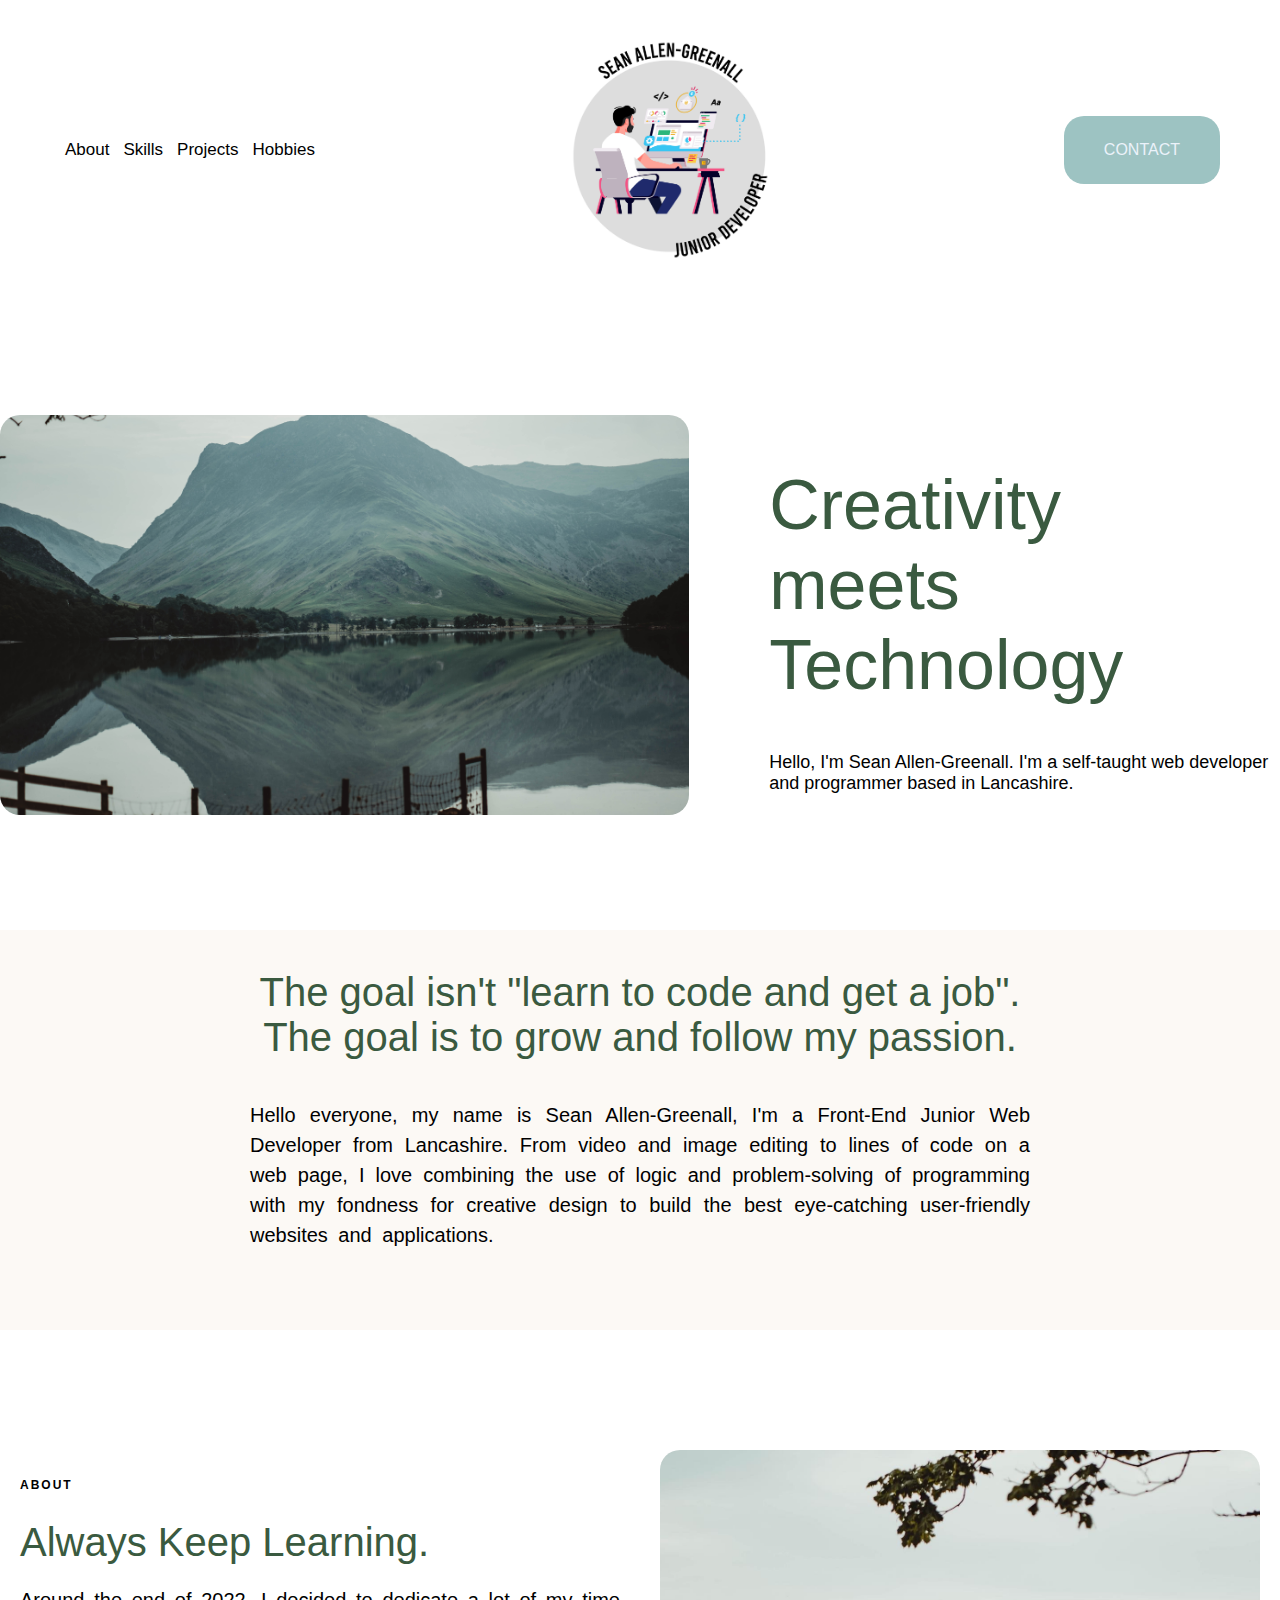
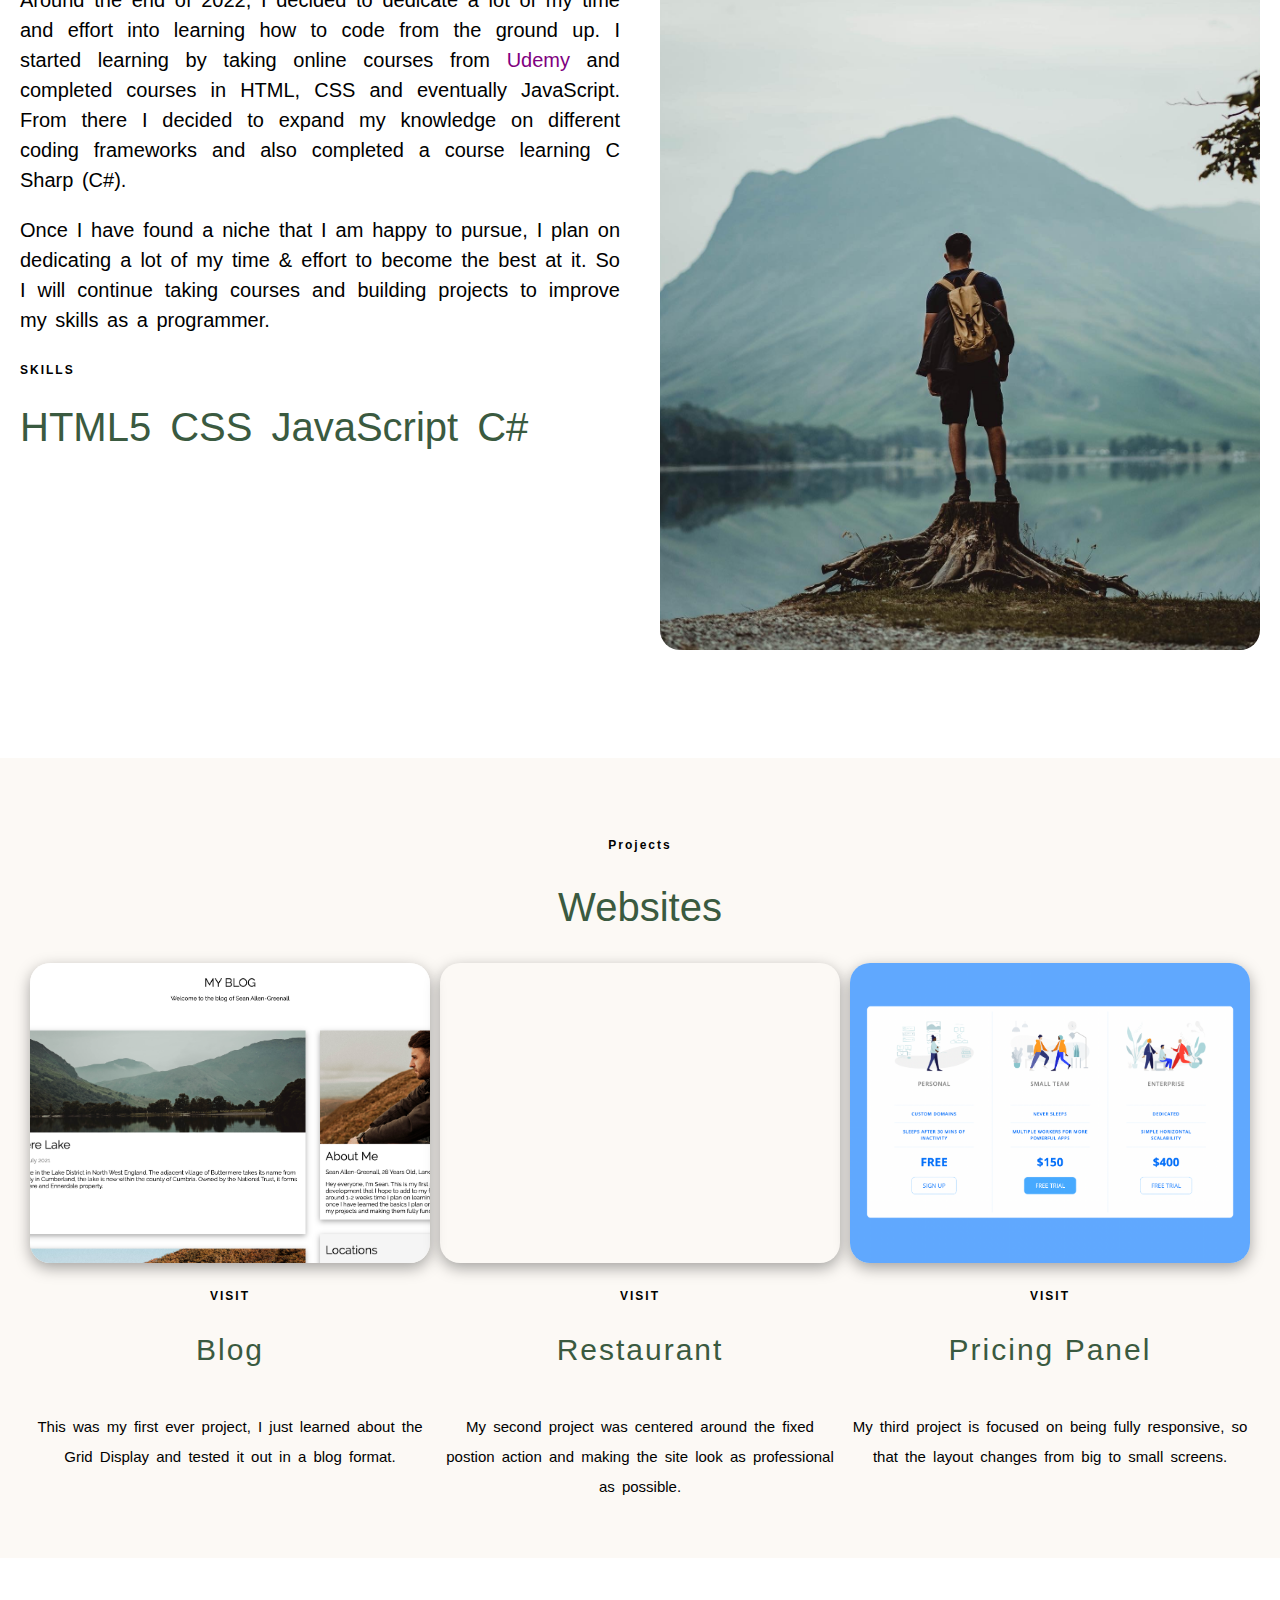
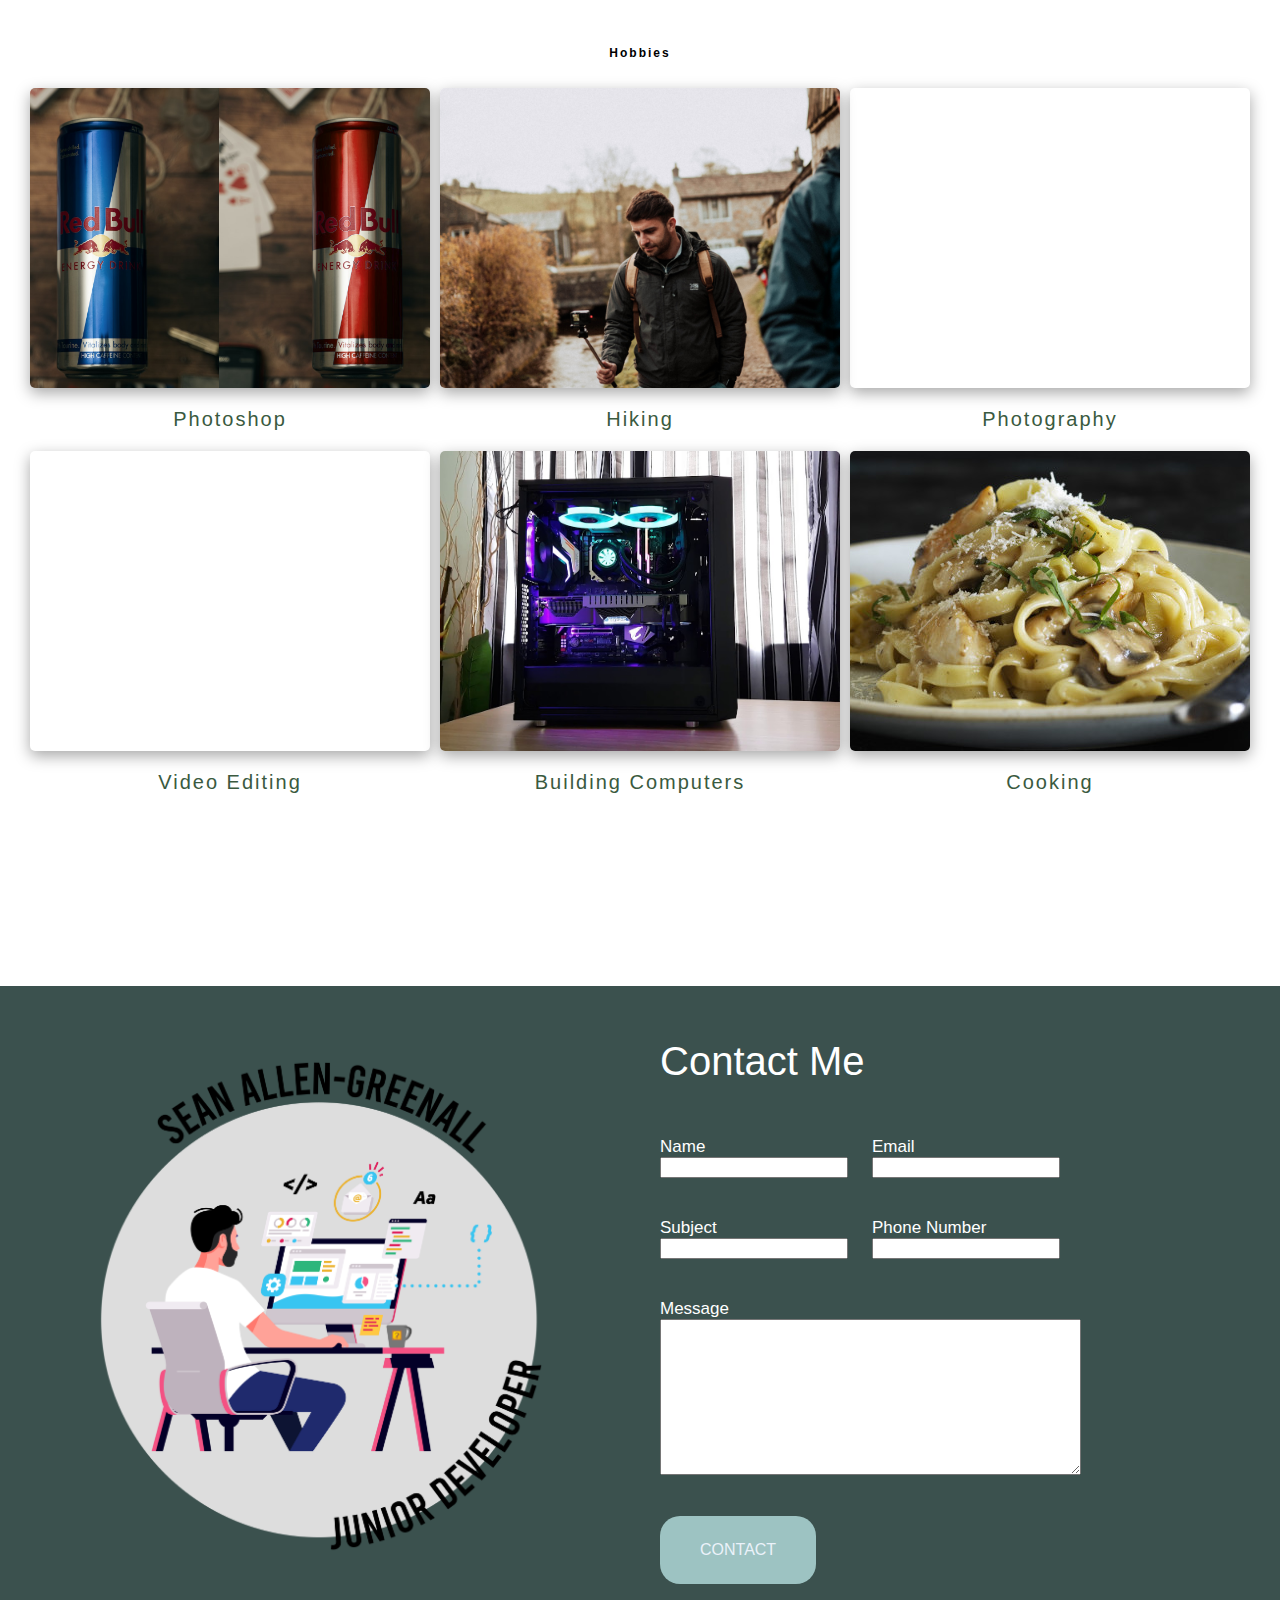
==== index.html @ 5d3db337 "Add files via upload" ====
<!DOCTYPE html>
<html lang="en">

<head>
    <meta charset="UTF-8">
    <meta http-equiv="X-UA-Compatible" content="IE=edge">
    <meta name="viewport" content="width=device-width, initial-scale=1.0">
    <title>Portfolio</title>
    <link rel="stylesheet" href="stylesheet.css">
</head>

<body>
    <nav>
        <div class="navbar_left">
            <ul>
                <li class="animation"><a href="#about">About</a></li>
                <li class="animation"><a href="#about">Skills</a></li>
                <li class="animation"><a href="#projects">Projects</a></li>
                <li class="animation"><a href="#hobbies">Hobbies</a></li>
            </ul>
        </div>

        <div class="logo"></div>

        <div class="contact_button">
            <a href="#contact">CONTACT</a>
        </div>

    </nav>

    <header class="intro">
        <div class="headshot"></div>
        <div class="name">
            <h1>Creativity <br> meets <br> Technology</h1>
            <p>Hello, I'm Sean Allen-Greenall. I'm a self-taught web developer and programmer based in Lancashire.</p>
        </div>
    </header>

    <main>
        <section class="about_me">
            <h2>The goal isn't "learn to code and get a job". The goal is to grow and follow my passion.</h2>
            <p>Hello everyone, my name is Sean Allen-Greenall, I'm a Front-End Junior Web Developer from Lancashire.
                From video and image editing to lines of code on a web page, I love combining the use of logic and
                problem-solving of programming with my fondness for creative design to build the best eye-catching
                user-friendly
                websites and applications.
            </p>
        </section>

        <section class="skill_container">
            <a id="about"></a>
            <div class="skills">

                <h6>ABOUT</h6>
                <h2>Always Keep Learning.</h2>

                <p>Around the end of 2022, I decided to dedicate a lot of my time and effort into learning how to code
                    from the ground up.
                    I started learning by taking online courses from <span style="color: purple;">Udemy</span> and
                    completed
                    courses in HTML, CSS and
                    eventually JavaScript. From there
                    I decided to expand my knowledge on different coding frameworks and also completed a course learning
                    C Sharp (C#).
                </p>

                <p>Once I have found a niche that I am happy to pursue, I plan on dedicating a lot of my time & effort
                    to become the best at it. So I will continue taking courses and building projects to improve my
                    skills as a programmer.</p>

                <h6>SKILLS</h6>
                <h2>HTML5</h2>
                <h2>CSS</h2>
                <h2>JavaScript</h2>
                <h2>C#</h2>

            </div>
            <div class="photo">

            </div>
        </section>

        <section class="projects_container">
            <a id="projects"></a>
            <h6>Projects</h6>
            <h2>Websites</h2>
            <div class="projects">

                <div class="blog">
                    <div class="blog_image"></div>
                    <h4>VISIT</h4>
                    <a href="Projects/Blog Project/index.html">
                        <h3 class="animation">Blog</h3>
                    </a>
                    <p>This was my first ever project, I just learned about the Grid Display and tested it out in a
                        blog format.</p>
                </div>

                <div class="gourmet">
                    <div class="gourmet_image"></div>
                    <h4>VISIT</h4>
                    <a href="Projects/Gourmet Project/index.html">
                        <h3 class="animation">Restaurant</h3>
                    </a>
                    <p>My second project was centered around the fixed postion action and making the site look as
                        professional as possible.</p>
                </div>

                <div class="pricing">
                    <div class="pricing_image"></div>
                    <h4>VISIT</h4>
                    <a href="Projects/PricingPanel/PriceTableStarter/index.html">
                        <h3 class="animation">Pricing Panel</h3>
                    </a>
                    <p>My third project is focused on being fully responsive, so that the layout changes from big to
                        small screens.</p>
                </div>

            </div>
        </section>

        <section class="hobbies_container">
            <a id="hobbies"></a>
            <h6>Hobbies</h6>
            <div class="hobbies">
                <div class="hobbie_box">
                    <div class="design"></div>
                    <h3>Photoshop</h3>
                    <p></p>
                </div>

                <div class="hobbie_box">
                    <div class="hiking"></div>
                    <h3>Hiking</h3>
                    <p></p>
                </div>

                <div class="hobbie_box">
                    <div class="photography"></div>
                    <h3>Photography</h3>
                    <p></p>
                </div>

                <div class="hobbie_box">
                    <div class="video"></div>
                    <h3>Video Editing</h3>
                    <p></p>
                </div>

                <div class="hobbie_box">
                    <div class="PC"></div>
                    <h3>Building Computers</h3>
                    <p></p>
                </div>

                <div class="hobbie_box">
                    <div class="cooking"></div>
                    <h3>Cooking</h3>
                    <p></p>
                </div>
            </div>

        </section>

    </main>
    <footer>
        <section class="contact_container">

            <div class="contact_left"></div>

            <div class="contact_right">
                <a id="contact"></a>
                <h2>Contact Me</h2>
                <form action="" id="message_form">

                    <ul>
                        <li>
                            <label for="name">Name</label>
                            <input type="text" id="name">
                        </li>

                        <li>
                            <label for="email">Email</label>
                            <input type="email" id="email">
                        </li>

                        <li>
                            <label for="subject">Subject</label>
                            <input type="text" id="subject">
                        </li>

                        <li>
                            <label for="number">Phone Number</label>
                            <input type="text" id="number">
                        </li>

                        <li>
                            <label for="subject">Message</label>
                            <textarea id=message rows="10" cols="50"></textarea>
                        </li>

                    </ul>

                    <div class="contact_button_two">
                        <a href="">CONTACT</a>
                    </div>
                </form>
            </div>
        </section>
    </footer>
</body>

</html>
---- stylesheet.css ----
body {
    margin: 0;
    padding: 0;
    background-color: white;
    display: flex;
    flex-direction: column;
}

/* Nav Bar */

nav {
    display: flex;
    height: 300px;
    justify-content: space-between;
    align-items: center;
    padding: 0 60px;
}

.navbar {
    align-items: center;
}

.navbar_left ul {
    display: inline;
    padding: 0;
}

.navbar_left li {
    display: inline;
    list-style: none;
    font-size: 17px;
    font-family: 'Gill Sans', 'Gill Sans MT', Calibri, 'Trebuchet MS', sans-serif;
    font-weight: 100;
    padding: 0 5px;
}

.navbar_left a {
    text-decoration: none;
    color: black;
}

.animation {
    display: inline-block;
    position: relative;
    color: #0087ca;
}

.animation::after {
    content: '';
    position: absolute;
    width: 100%;
    transform: scaleX(0);
    height: 2px;
    bottom: 0;
    left: 0;
    background-color: #3a5a40;
    transform-origin: bottom right;
    transition: transform 0.25s ease-out;
}

.animation:hover::after {
    transform: scaleX(1);
    transform-origin: bottom left;
}

.logo {
    background-image: url("Pictures/Sean\ Allen\ Greenall\ Logo.jpg");
    background-size: 100%;
    background-position: center;
    background-repeat: no-repeat;
    width: 200px;
    height: 300px;
}

.contact_button {
    display: flex;
    width: 200px;
    justify-content: right;
}

.contact_button a {
    display: inline;
    font-family: Arial, Helvetica, sans-serif;
    text-decoration: none;
    color: #ebf2fa;
    background-color: #9dc3c2;
    padding: 25px 40px;
    border-radius: 20px;
    transition: 0.5s;
}

.contact_button a:hover {
    background-color: #a1cca5;
    color: black;
}

/* Introduction */

.intro {
    display: flex;
    height: 630px;
    align-items: center;
    justify-content: center;
}

.intro h1 {
    font-size: 70px;
    font-family: Arial, Helvetica, sans-serif;
    font-weight: 100;
    padding-left: 80px;
    color: #3a5a40;
}

.intro p {
    padding-left: 80px;
    font-size: 18px;
    font-family: 'Trebuchet MS', 'Lucida Sans Unicode', 'Lucida Grande', 'Lucida Sans', Arial, sans-serif;
    width: 500px;
}

.headshot {
    display: inline-block;
    width: 700px;
    height: 400px;
    background-image: url("Pictures/Buttermere.jpg");
    background-size: 100%;
    background-position: center;
    background-repeat: no-repeat;
    border-radius: 20px;
}

.name {
    display: inline-block;
    width: 600px;
}

/* About Me */

.about_me {
    background-color: #fcf9f5;
    height: 400px;
}

.about_me h2 {
    display: flex;
    justify-content: center;
    font-size: 40px;
    font-family: Arial, Helvetica, sans-serif;
    font-weight: 100;
    padding-left: 80px;
    color: #3a5a40;
    padding: 40px 0;
    text-align: center;
    margin: 0 250px;
}

.about_me p {
    justify-content: center;
    font-size: 20px;
    font-family: 'Trebuchet MS', 'Lucida Sans Unicode', 'Lucida Grande', 'Lucida Sans', Arial, sans-serif;
    word-spacing: 5px;
    line-height: 30px;
    text-align: justify;
    margin: 0 250px;
}

/* Skills */

.skill_container {
    display: flex;
    justify-content: space-evenly;
    height: 800px;
    padding: 100px 0;
}

.skills {
    display: inline-block;
    max-width: 600px;
    margin: 20px;
}

.skills h6 {
    font-size: 12px;
    font-family: Arial, Helvetica, sans-serif;
    letter-spacing: 2px;
}

.skills h2 {
    display: inline;
    padding: 0 15px 0 0;
    font-size: 40px;
    font-family: Arial, Helvetica, sans-serif;
    font-weight: 100;
    color: #3a5a40;
}

.skills p {
    font-size: 20px;
    font-family: 'Trebuchet MS', 'Lucida Sans Unicode', 'Lucida Grande', 'Lucida Sans', Arial, sans-serif;
    word-spacing: 3px;
    line-height: 30px;
    text-align: justify;
}

.photo {
    display: inline-block;
    height: 800px;
    width: 600px;
    background-image: url("Pictures/Lake.JPG");
    background-size: cover;
    background-position: center;
    background-repeat: no-repeat;
    margin: 20px;
    border-radius: 20px;
}

/* Projects */

.projects_container {
    height: 800px;
    background-color: #fcf9f5;
    text-align: center;
}

.projects_container a {
    text-decoration: none;
}

.projects_container h6 {
    font-size: 12px;
    font-family: Arial, Helvetica, sans-serif;
    letter-spacing: 2px;
    padding-top: 80px;
}

.projects_container h4 {
    font-size: 12px;
    font-family: Arial, Helvetica, sans-serif;
    letter-spacing: 2px;
    padding-top: 10px;
    margin-bottom: 0;
}

.projects_container h2 {
    font-size: 40px;
    font-family: Arial, Helvetica, sans-serif;
    font-weight: 100;
    color: #3a5a40;
}

.projects {
    display: flex;
    height: 500px;
    margin: 0 30px;
    justify-content: space-between;
}

.blog_image {
    width: 400px;
    height: 300px;
    background-image: url("Pictures/blog_thumbnail.png");
    background-size: cover;
    background-position: top;
    background-repeat: no-repeat;
    border-radius: 20px;
    box-shadow: rgba(0, 0, 0, 0.35) 0px 5px 15px;
}

.blog h3 {
    font-size: 30px;
    font-family: Arial, Helvetica, sans-serif;
    font-weight: 100;
    letter-spacing: 2px;
    color: #3a5a40;
}

.blog p {
    width: 400px;
    font-size: 15px;
    font-family: 'Trebuchet MS', 'Lucida Sans Unicode', 'Lucida Grande', 'Lucida Sans', Arial, sans-serif;
    word-spacing: 3px;
    line-height: 30px;
    text-align: center;
}

.gourmet_image {
    width: 400px;
    height: 300px;
    background-image: url("Pictures/gourmet_thumbnail.png");
    background-size: cover;
    background-position: top;
    background-repeat: no-repeat;
    border-radius: 20px;
    box-shadow: rgba(0, 0, 0, 0.35) 0px 5px 15px;
}

.gourmet h3 {
    font-size: 30px;
    font-family: Arial, Helvetica, sans-serif;
    font-weight: 100;
    letter-spacing: 2px;
    color: #3a5a40;
}

.gourmet p {
    width: 400px;
    font-size: 15px;
    font-family: 'Trebuchet MS', 'Lucida Sans Unicode', 'Lucida Grande', 'Lucida Sans', Arial, sans-serif;
    word-spacing: 3px;
    line-height: 30px;
    text-align: center;
}

.pricing_image {
    width: 400px;
    height: 300px;
    background-image: url("Pictures/Pricing_panel.png");
    background-size: cover;
    background-position: center;
    background-repeat: no-repeat;
    border-radius: 20px;
    box-shadow: rgba(0, 0, 0, 0.35) 0px 5px 15px;
}

.pricing h3 {
    font-size: 30px;
    font-family: Arial, Helvetica, sans-serif;
    font-weight: 100;
    letter-spacing: 2px;
    color: #3a5a40;
}

.pricing p {
    width: 400px;
    font-size: 15px;
    font-family: 'Trebuchet MS', 'Lucida Sans Unicode', 'Lucida Grande', 'Lucida Sans', Arial, sans-serif;
    word-spacing: 3px;
    line-height: 30px;
    text-align: center;
}

/* Hobbies */

.hobbies_container {
    height: 1000px;
    text-align: center;
}

.hobbies_container h6 {
    font-size: 12px;
    font-family: Arial, Helvetica, sans-serif;
    letter-spacing: 2px;
    padding-top: 60px;
}

.hobbies {
    display: flex;
    height: 500px;
    margin: 0 30px;
    justify-content: space-between;
    flex-wrap: wrap;
}

.hobbies h3 {
    font-size: 20px;
    font-family: Arial, Helvetica, sans-serif;
    font-weight: 100;
    letter-spacing: 2px;
    color: #3a5a40;
}

.design {
    width: 400px;
    height: 300px;
    background-image: url("Pictures/Photoshop.png");
    background-size: cover;
    background-position: top;
    background-repeat: no-repeat;
    box-shadow: rgba(0, 0, 0, 0.35) 0px 5px 15px;
    border-radius: 5px;
}

.hiking {
    width: 400px;
    height: 300px;
    background-image: url("Pictures/Pendle.jpg");
    background-size: cover;
    background-position: center;
    background-repeat: no-repeat;
    box-shadow: rgba(0, 0, 0, 0.35) 0px 5px 15px;
    border-radius: 5px;
}

.photography {
    width: 400px;
    height: 300px;
    background-image: url("Pictures/Tree.JPG");
    background-size: cover;
    background-position: center;
    background-repeat: no-repeat;
    box-shadow: rgba(0, 0, 0, 0.35) 0px 5px 15px;
    border-radius: 5px;
}

.video {
    width: 400px;
    height: 300px;
    background-image: url("Pictures/Premier_Pro.png");
    background-size: cover;
    background-position: center;
    background-repeat: no-repeat;
    box-shadow: rgba(0, 0, 0, 0.35) 0px 5px 15px;
    border-radius: 5px;
}

.PC {
    width: 400px;
    height: 300px;
    background-image: url("Pictures/Computer.jpeg");
    background-size: cover;
    background-position: top;
    background-repeat: no-repeat;
    box-shadow: rgba(0, 0, 0, 0.35) 0px 5px 15px;
    border-radius: 5px;
}

.cooking {
    width: 400px;
    height: 300px;
    background-image: url("Pictures/Pasta.jpeg");
    background-size: cover;
    background-position: top;
    background-repeat: no-repeat;
    box-shadow: rgba(0, 0, 0, 0.35) 0px 5px 15px;
    border-radius: 5px;
}

/* Contact */

.contact_container {
    display: block;
    background-color: #3b514e;
    display: flex;
    justify-content: space-evenly;
}

.contact_container h2 {
    font-size: 40px;
    font-family: Arial, Helvetica, sans-serif;
    font-weight: 100;
    color: white;
}


.contact_left {
    display: inline-block;
    height: 500px;
    width: 600px;
    margin: 70px 20px 20px 20px;
    background-image: url("Pictures/Sean\ Allen\ Greenall\ Logo\ Tansparent.png");
    background-size: contain;
    background-position: center;
    background-repeat: no-repeat;
}

.contact_right {
    display: inline-block;
    max-width: 600px;
    margin: 20px;
}

#message_form label {
    display: block;
}

#message_form input {
    width: 180px;
}

#message_form ul {
    list-style-type: none;
    padding: 0;
}

#message_form li {
    display: inline-block;
    font-size: 17px;
    font-family: Arial, Helvetica, sans-serif;
    font-weight: 100;
    color: white;
    padding: 20px 20px 20px 0;
}

.contact_button_two a {
    display: inline-block;
    font-family: Arial, Helvetica, sans-serif;
    text-decoration: none;
    color: #ebf2fa;
    background-color: #9dc3c2;
    padding: 25px 40px;
    border-radius: 20px;
    transition: 0.5s;
}

.contact_button_two a:hover {
    background-color: #a1cca5;
    color: black;
}
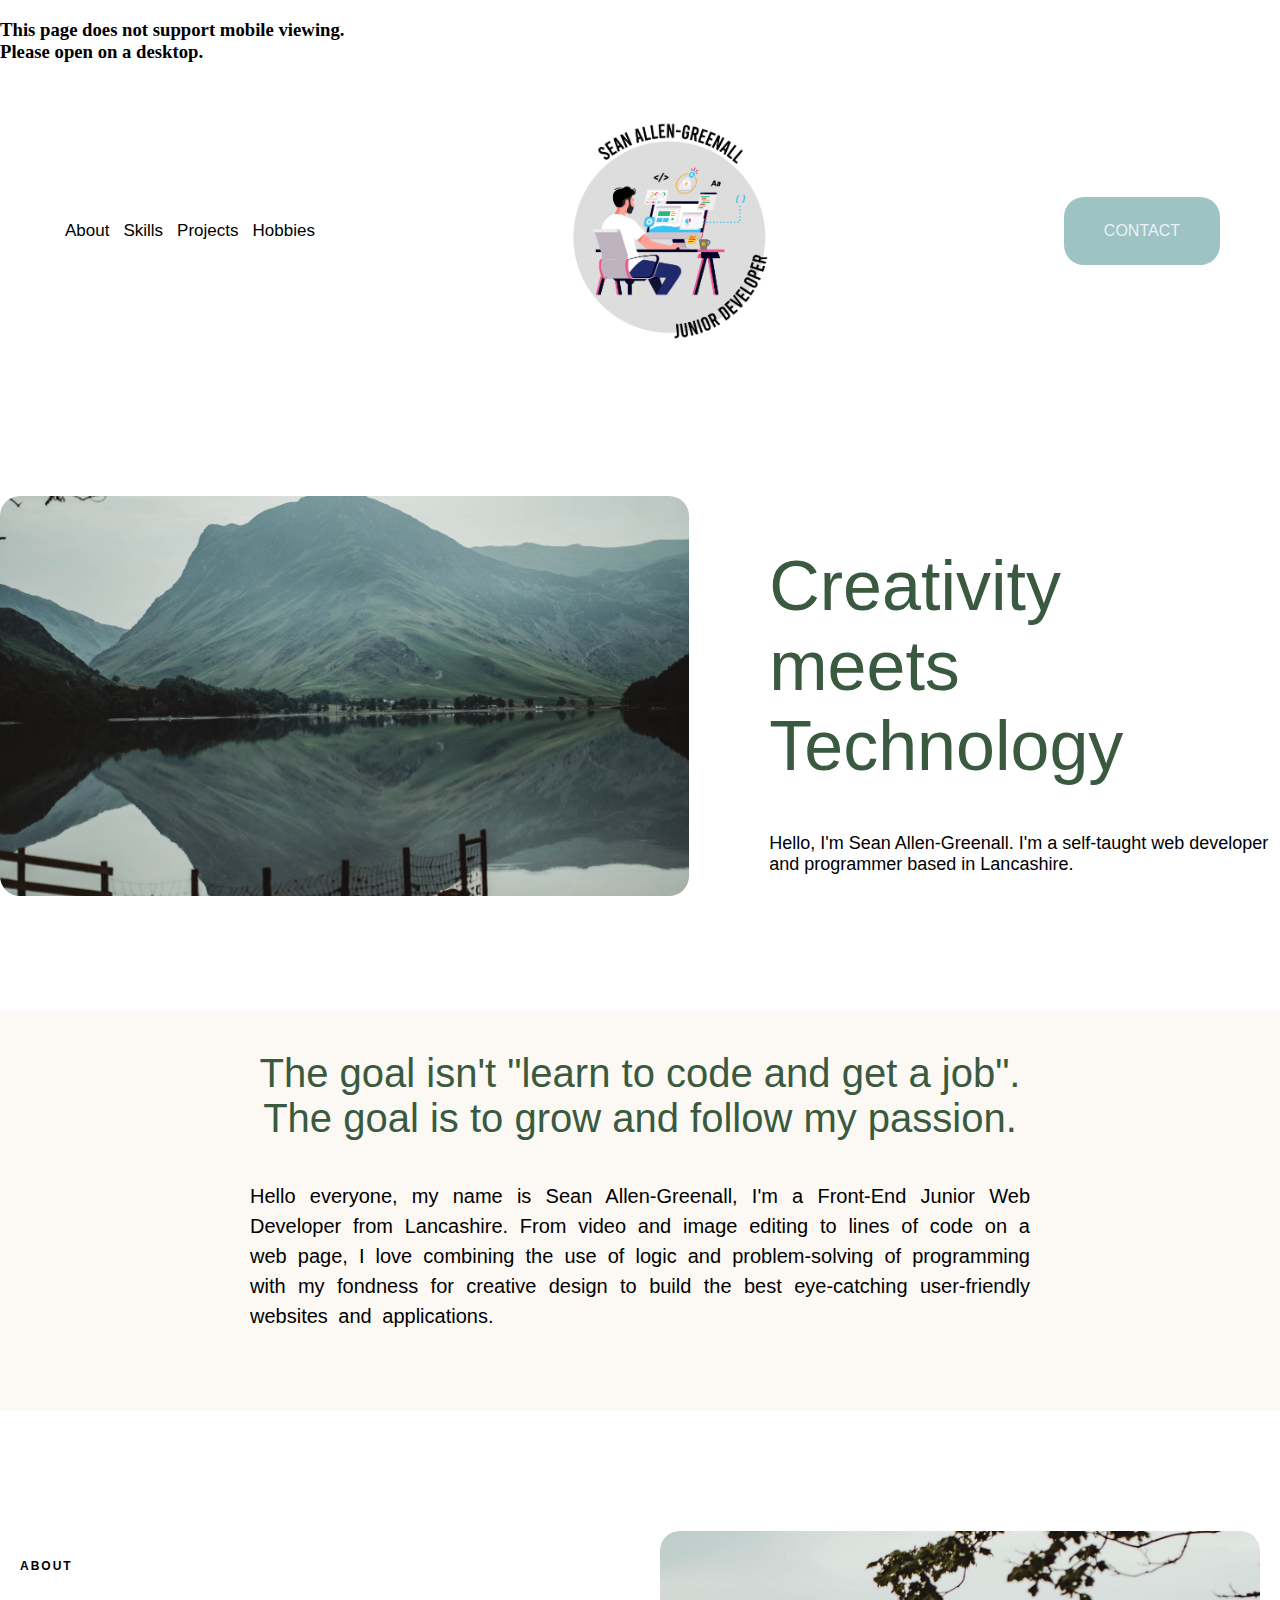
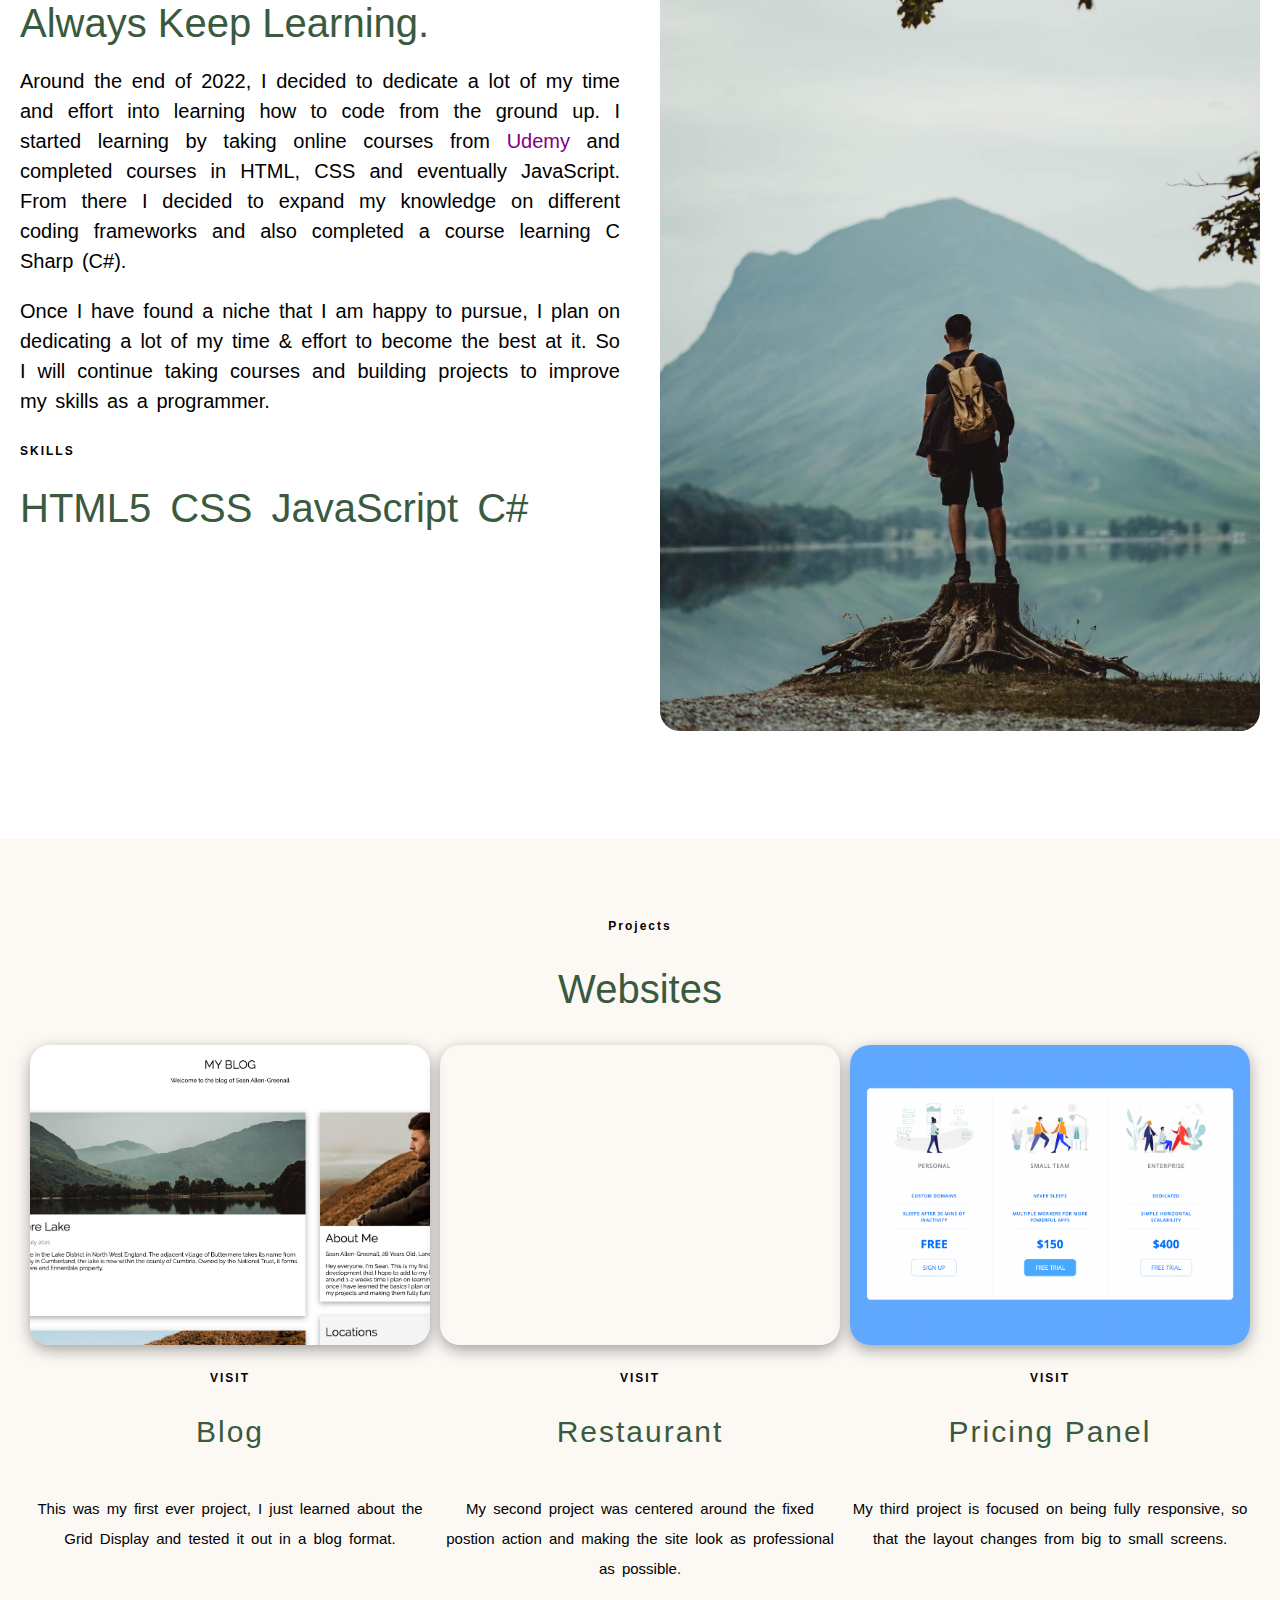
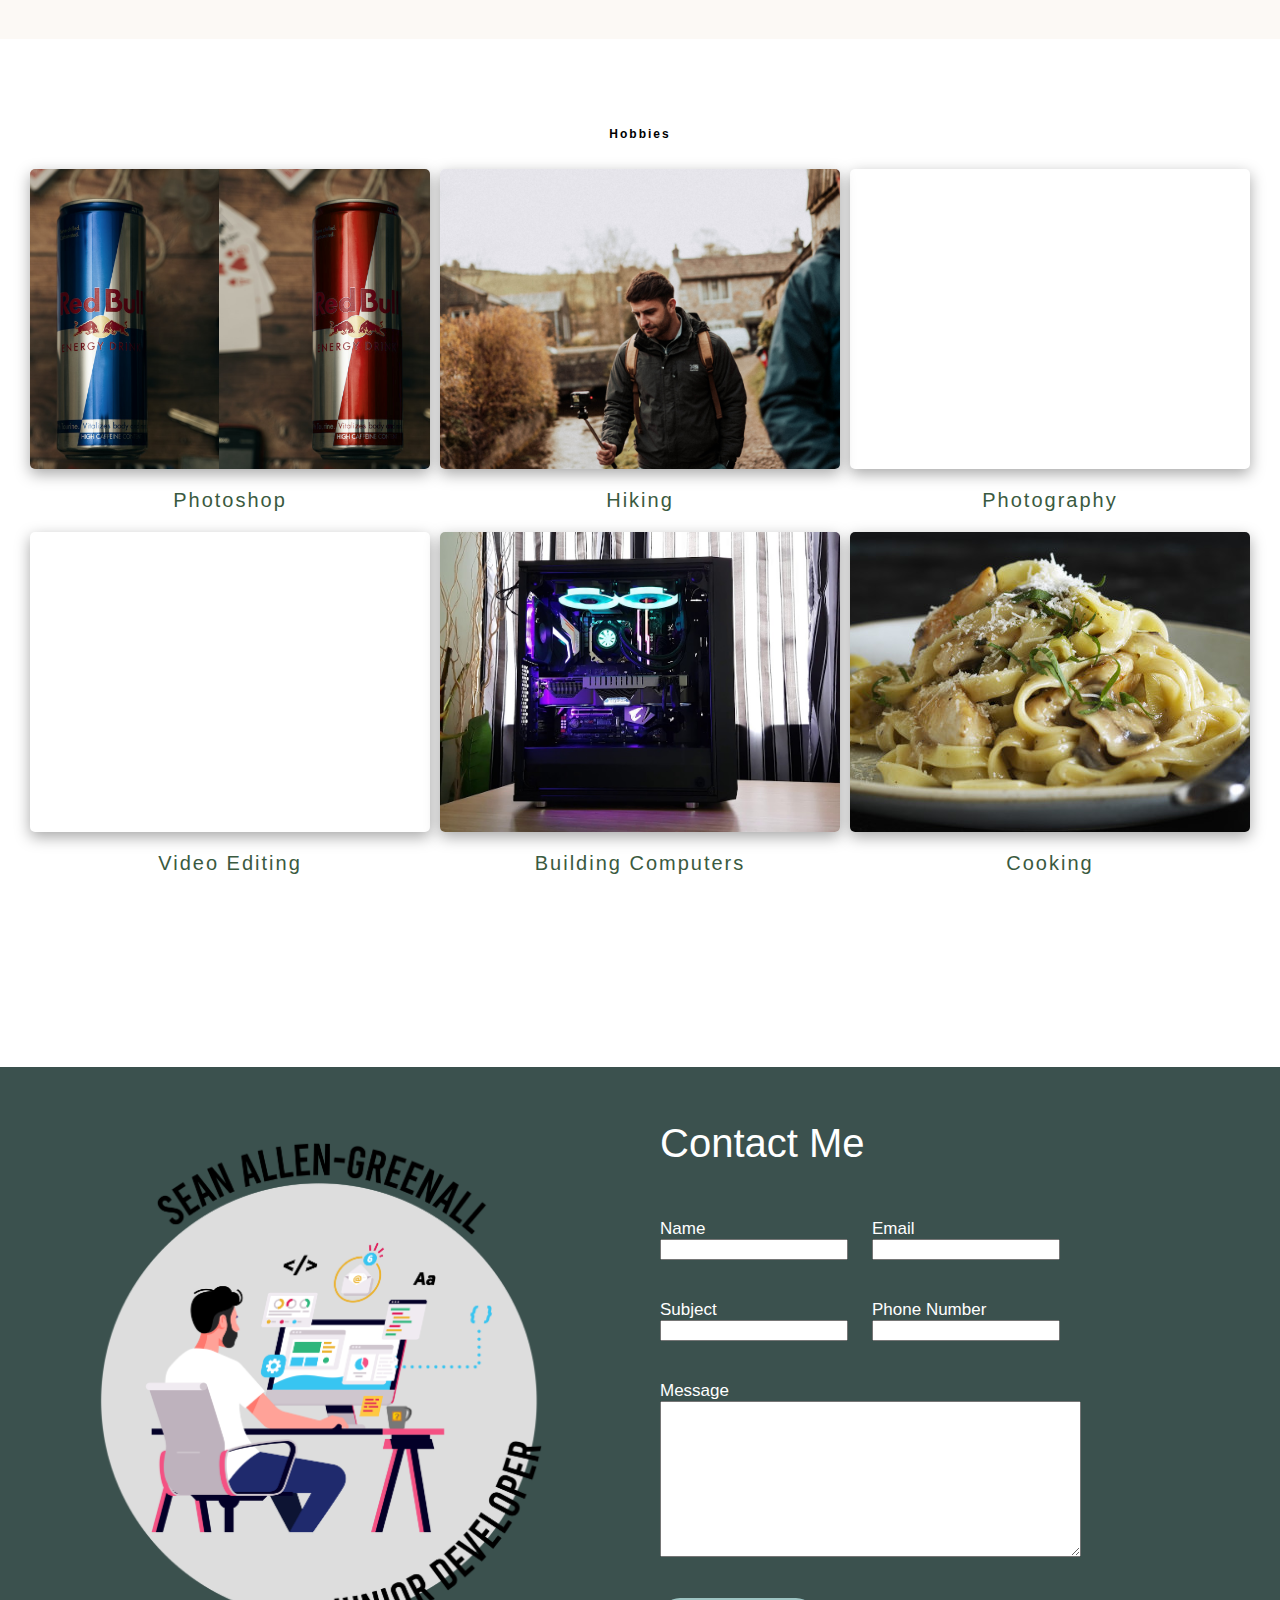
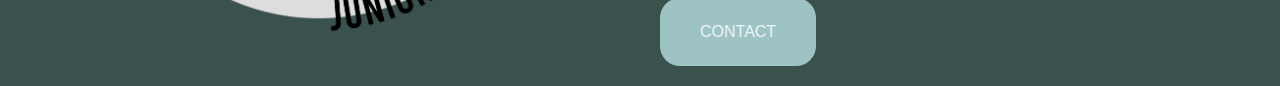
==== commit ca1bc024: "Update index.html" ====
--- a/index.html
+++ b/index.html
@@ -10,6 +10,9 @@
 </head>
 
 <body>
+    <div class="mobile">
+        <h3>This page does not support mobile viewing.<br>Please open on a desktop.</h3>
+    </div>
     <nav>
         <div class="navbar_left">
             <ul>
@@ -210,4 +213,4 @@
     </footer>
 </body>
 
-</html>+</html>
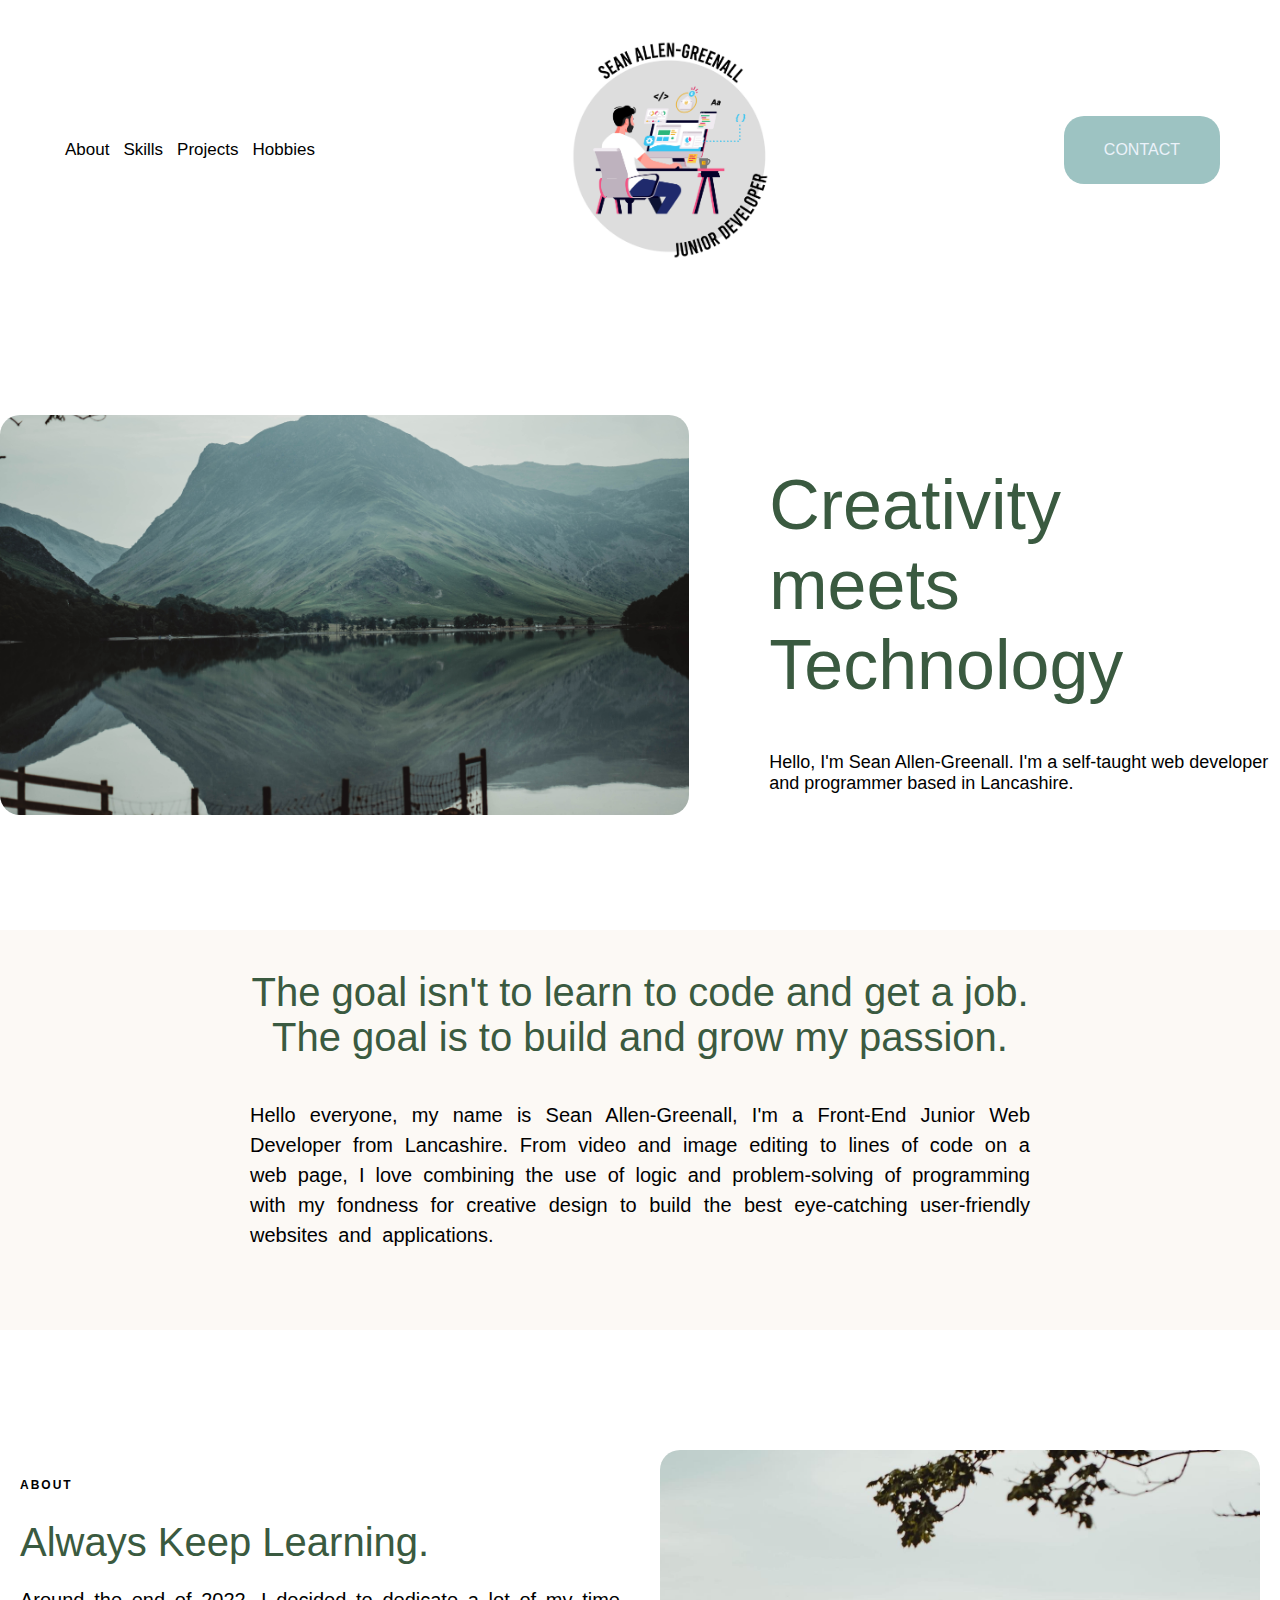
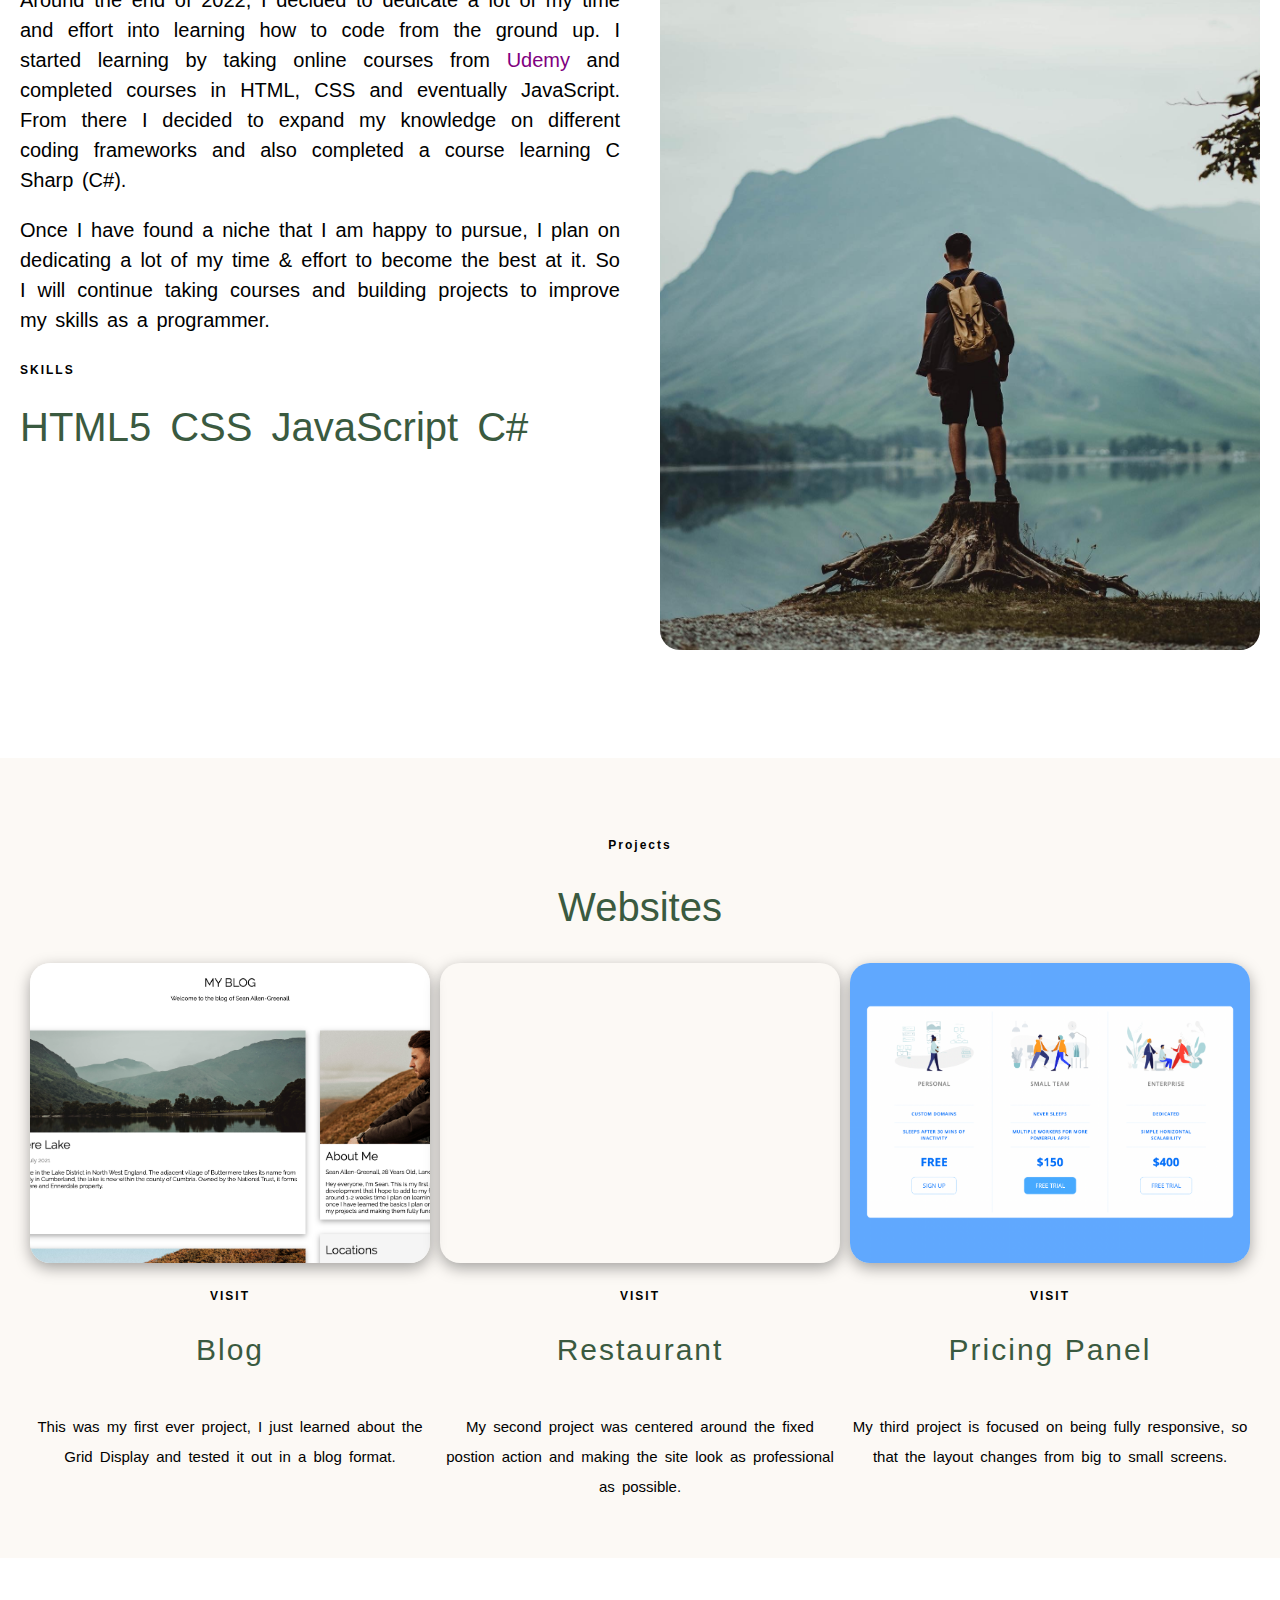
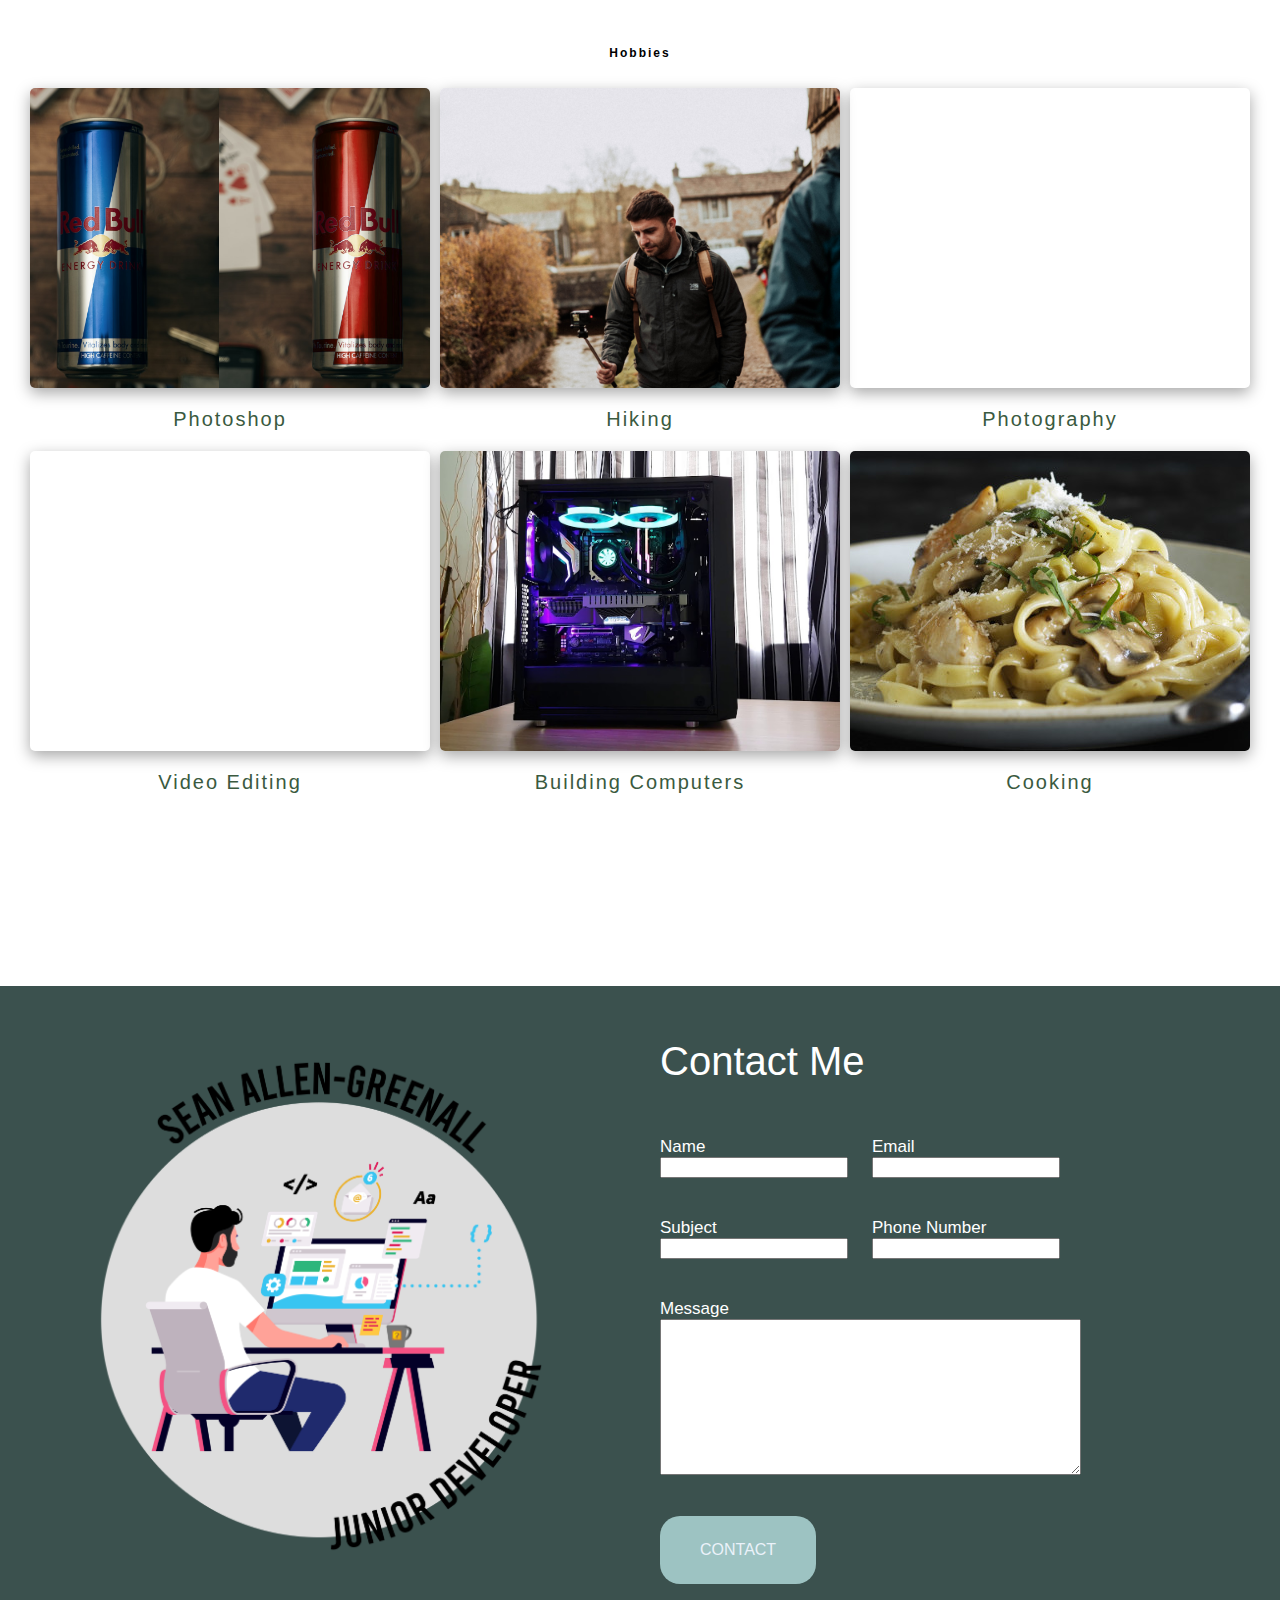
==== commit 0caa5e3d: "Update index.html" ====
--- a/index.html
+++ b/index.html
@@ -41,7 +41,7 @@
 
     <main>
         <section class="about_me">
-            <h2>The goal isn't "learn to code and get a job". The goal is to grow and follow my passion.</h2>
+            <h2>The goal isn't to learn to code and get a job. The goal is to build and grow my passion.</h2>
             <p>Hello everyone, my name is Sean Allen-Greenall, I'm a Front-End Junior Web Developer from Lancashire.
                 From video and image editing to lines of code on a web page, I love combining the use of logic and
                 problem-solving of programming with my fondness for creative design to build the best eye-catching
--- a/stylesheet.css
+++ b/stylesheet.css
@@ -8,6 +8,9 @@
 
 /* Nav Bar */
 
+.mobile {
+    display: none;
+}
 nav {
     display: flex;
     height: 300px;
@@ -505,4 +508,41 @@
 .contact_button_two a:hover {
     background-color: #a1cca5;
     color: black;
-}+}
+
+@media (max-width: 900px) {
+
+    .mobile {
+        display: flex;
+        justify-content: center;
+        width: auto;
+    }
+
+    nav {
+        display: none;
+    }
+
+    .intro {
+        display: none;
+    }
+
+    .about_me {
+        display: none;
+    }
+
+    .skill_container {
+        display: none;
+    }
+
+    .projects_container {
+        display: none;
+    }
+
+    .hobbies_container {
+        display: none;
+    }
+
+    .contact_container {
+        display: none;
+    }
+}
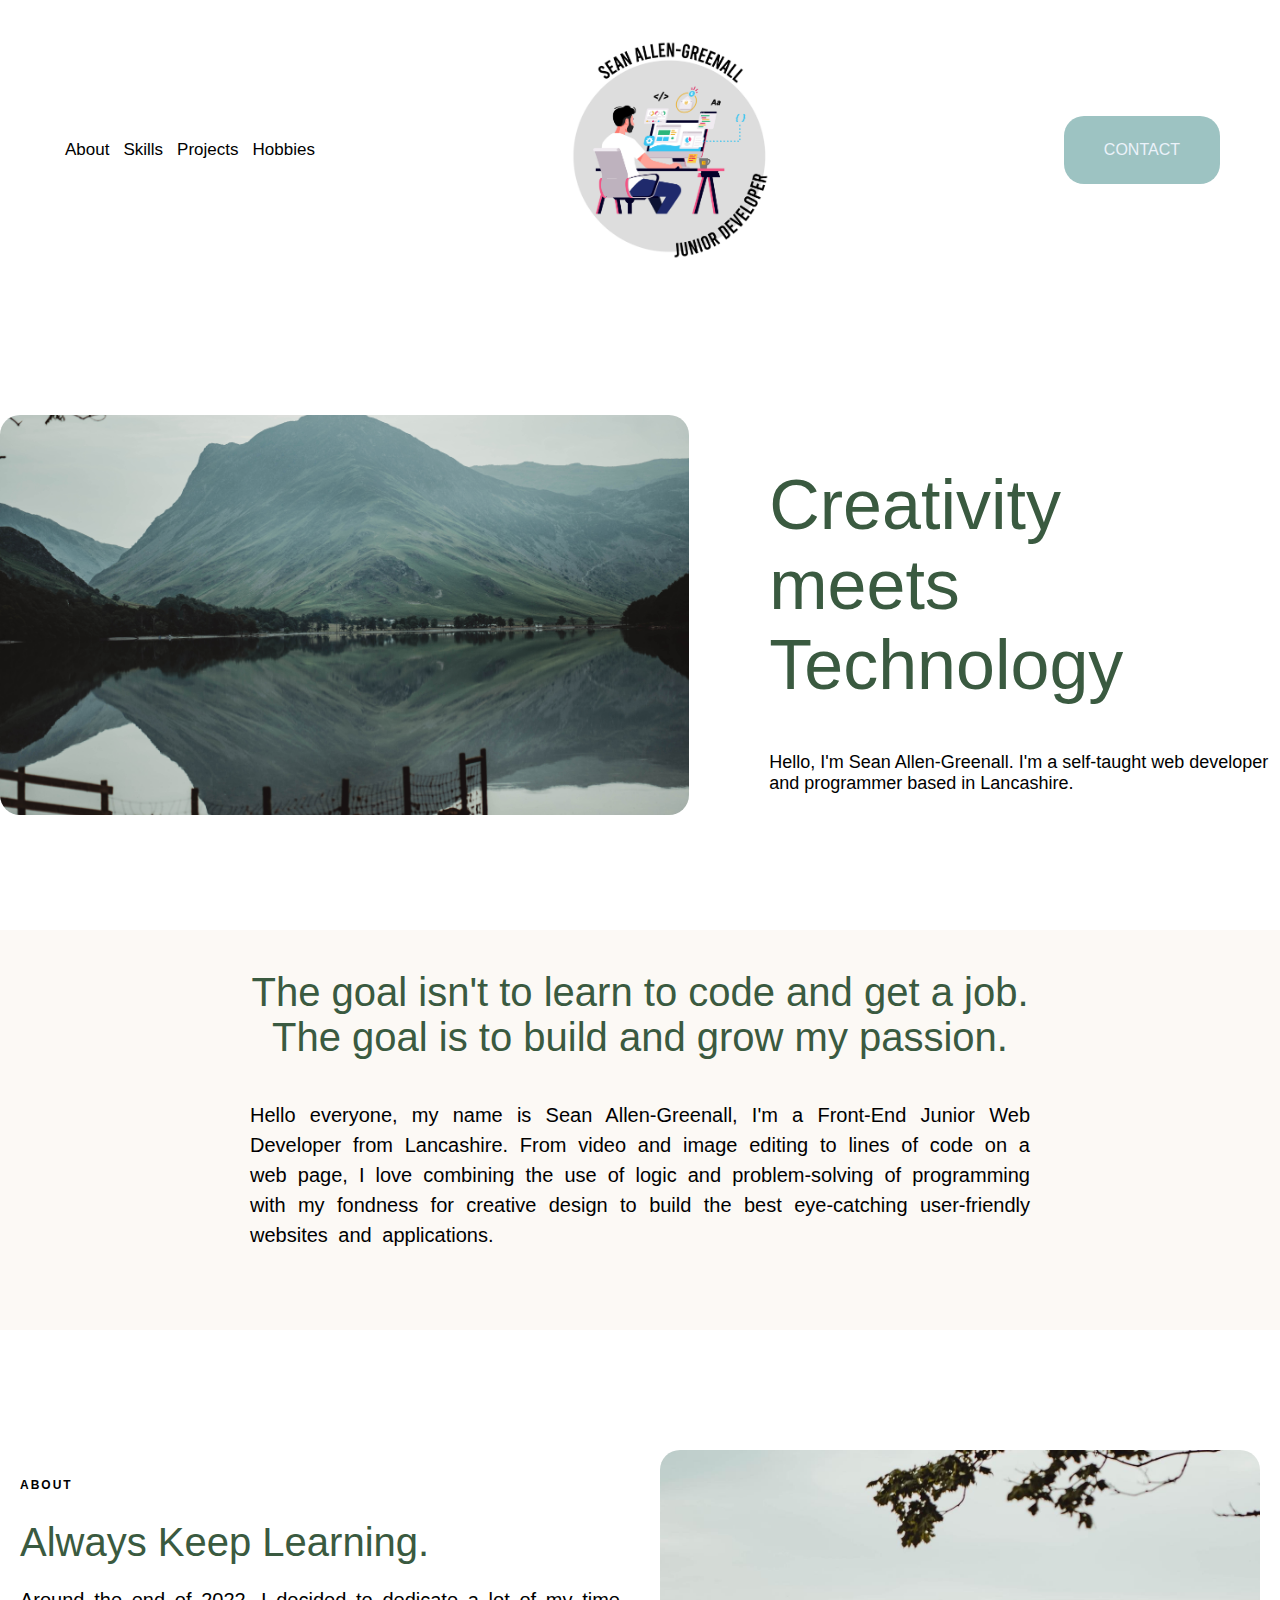
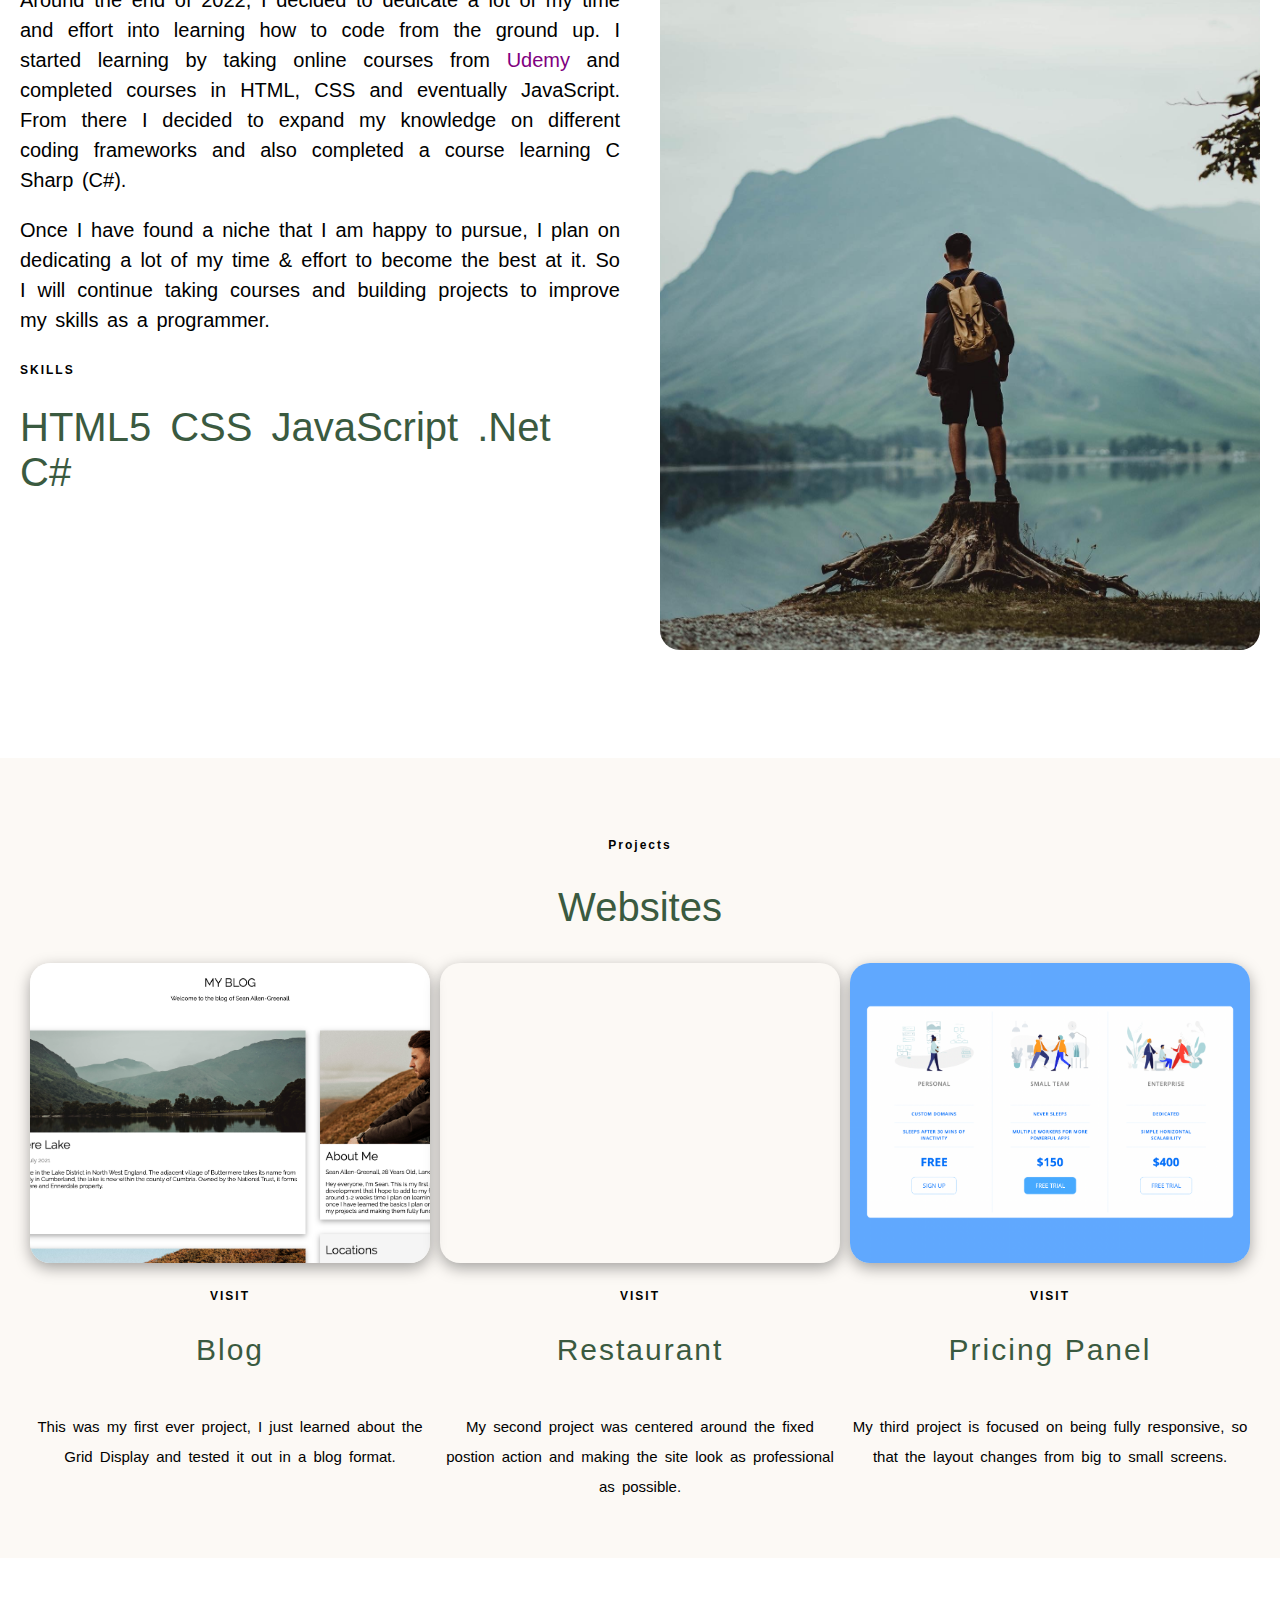
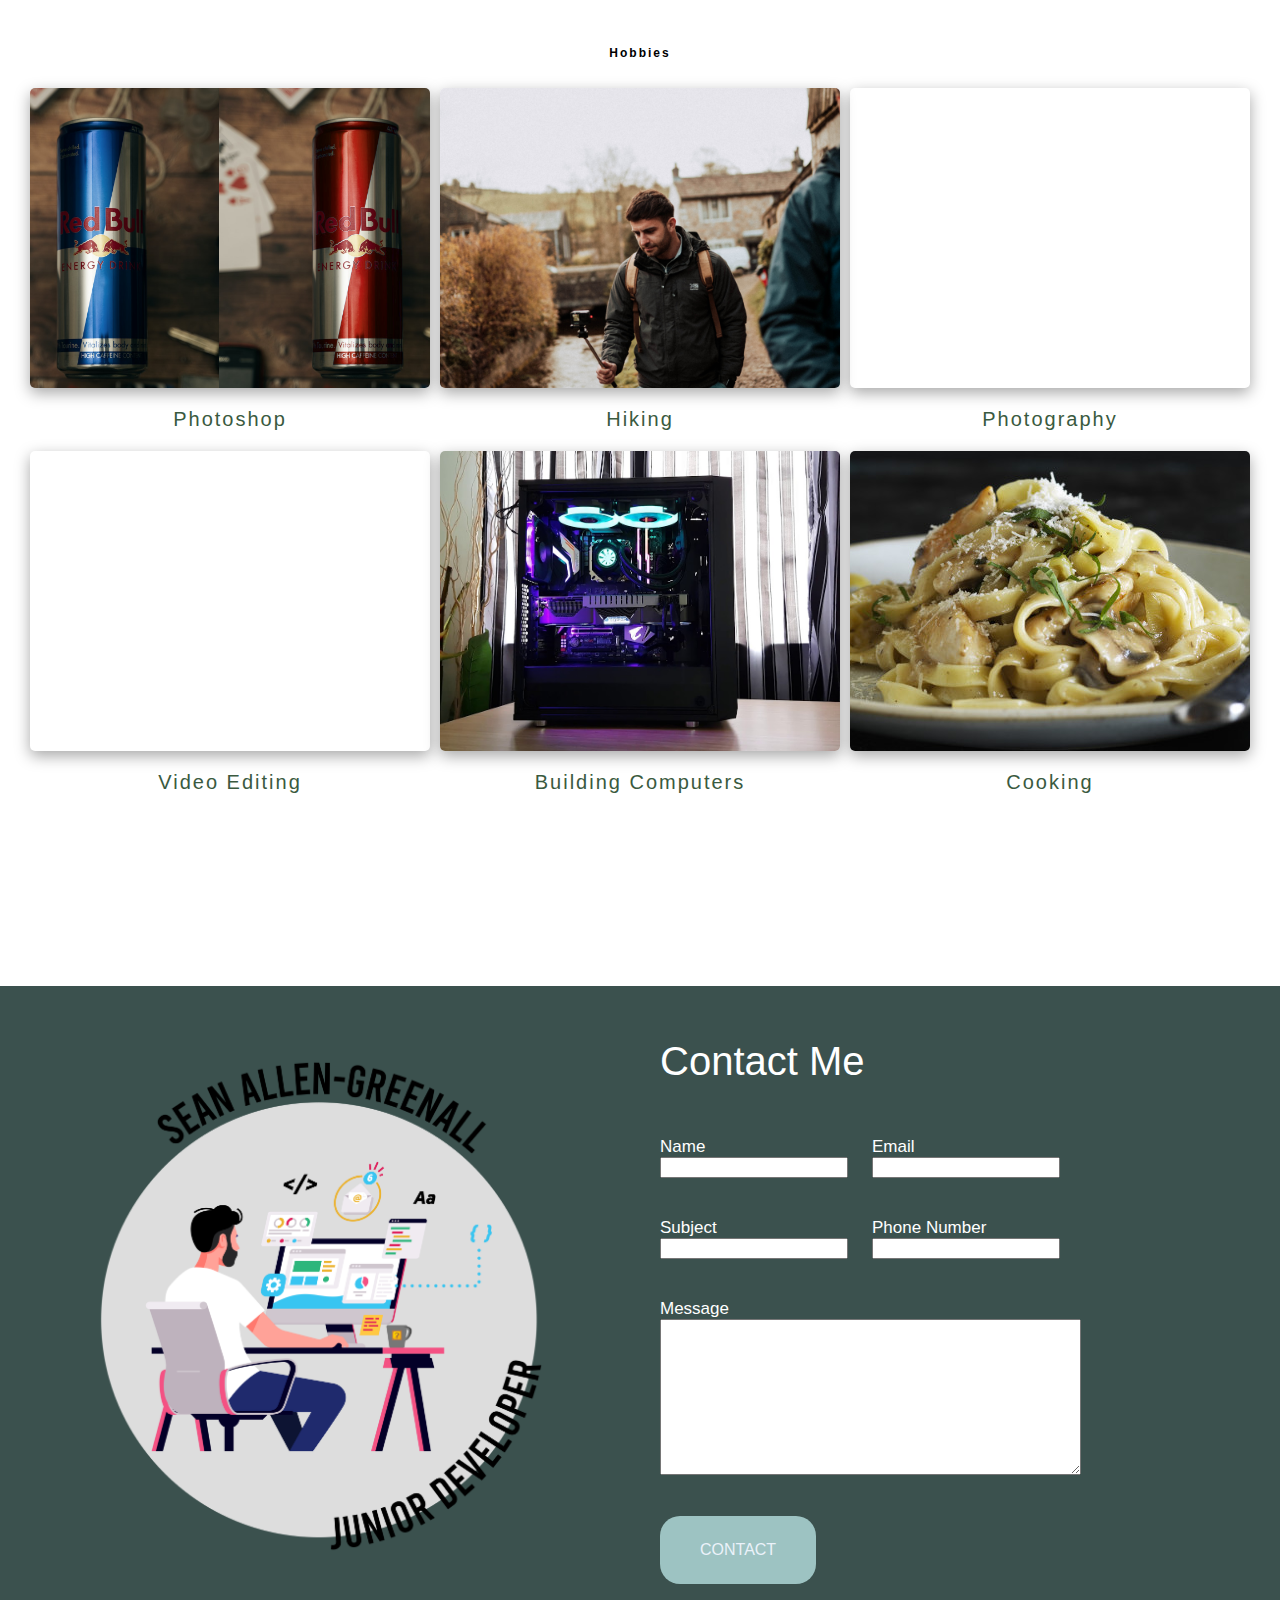
==== commit 5b085002: "Update index.html" ====
--- a/index.html
+++ b/index.html
@@ -75,6 +75,7 @@
                 <h2>HTML5</h2>
                 <h2>CSS</h2>
                 <h2>JavaScript</h2>
+                <h2>.Net</h2>
                 <h2>C#</h2>
 
             </div>
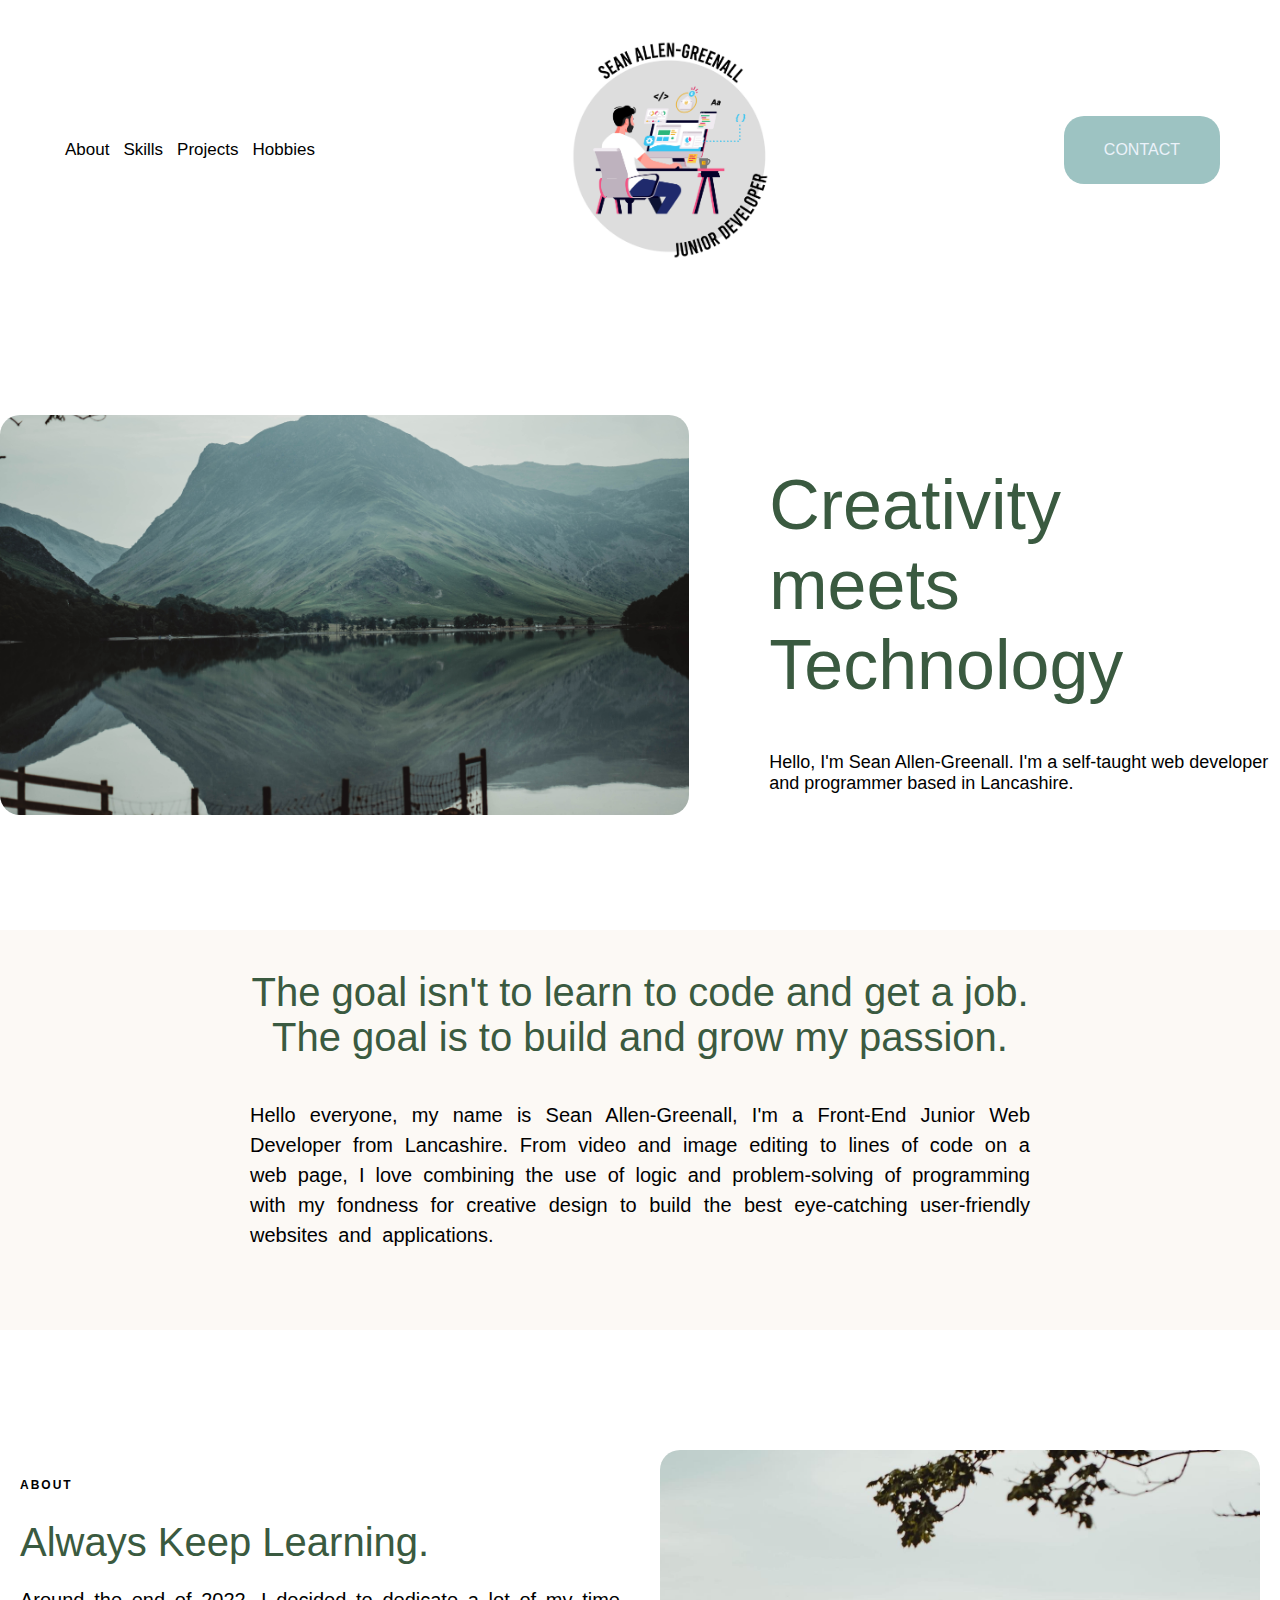
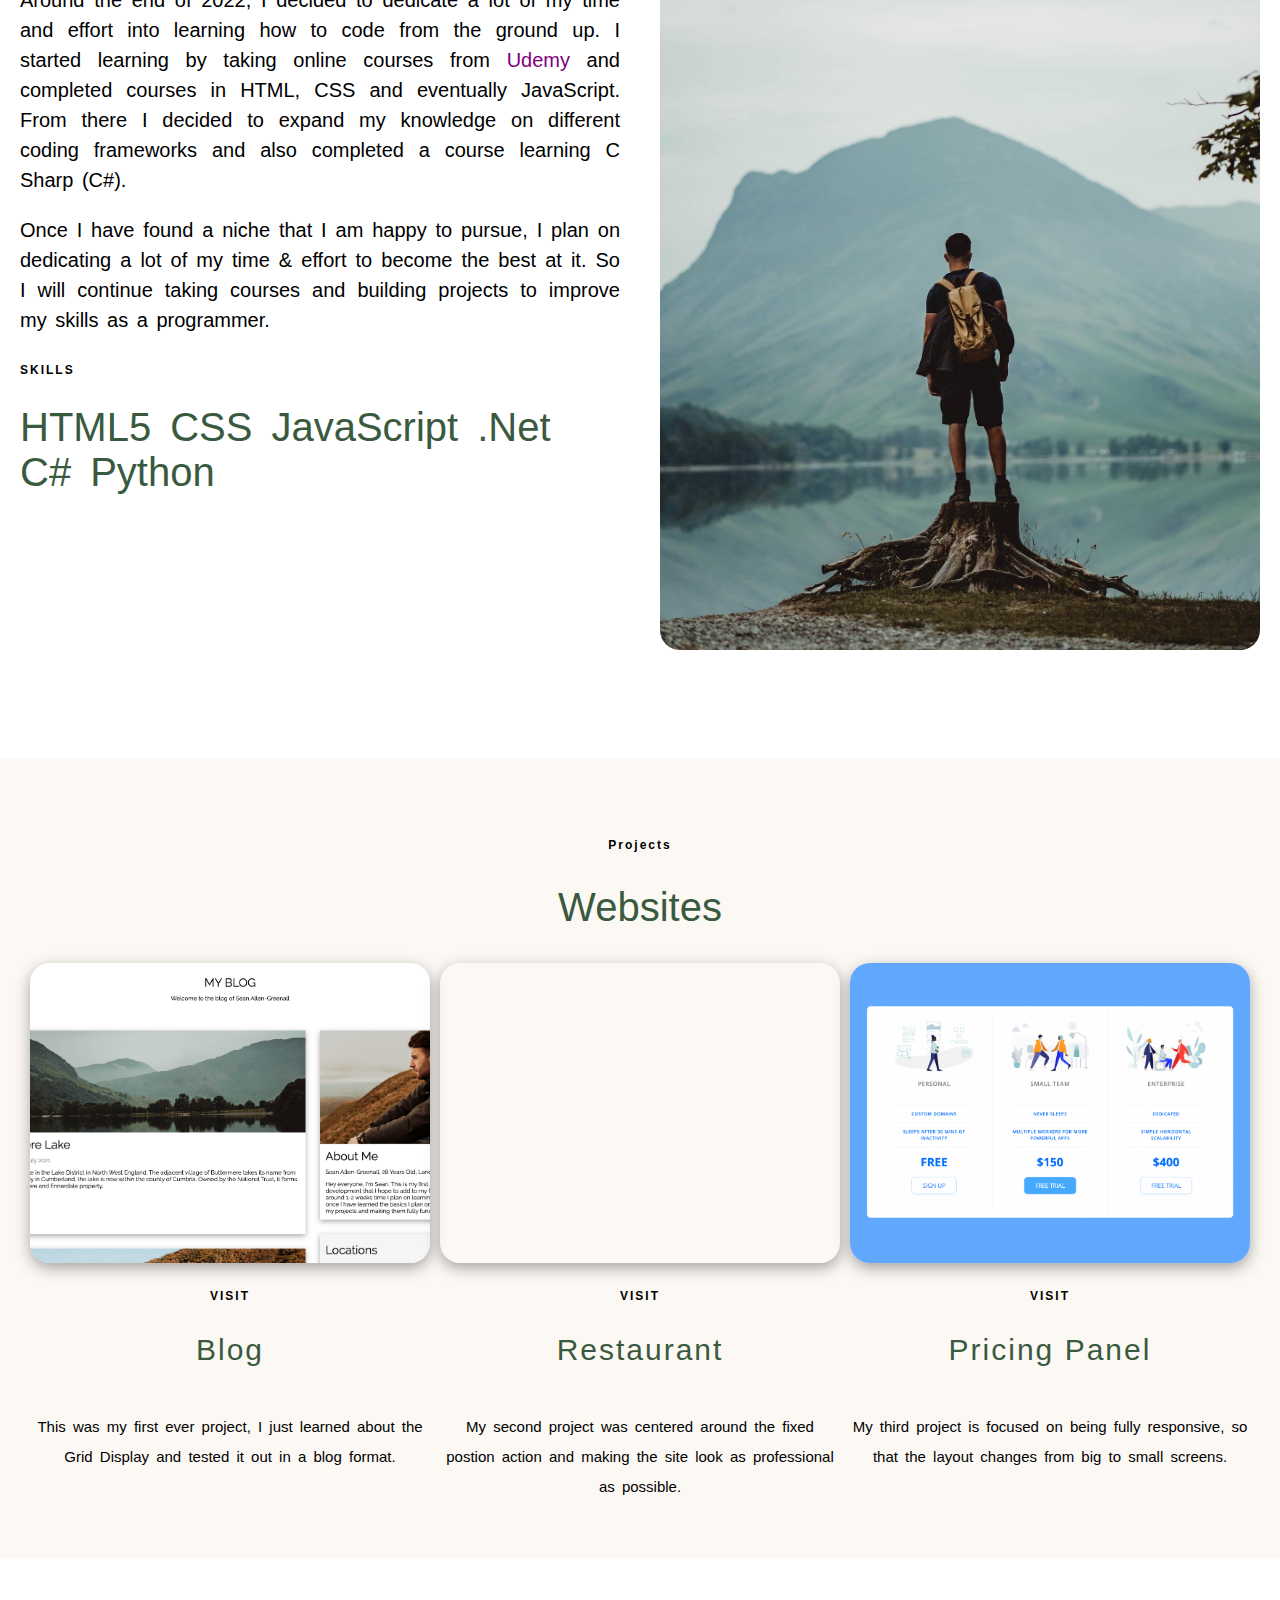
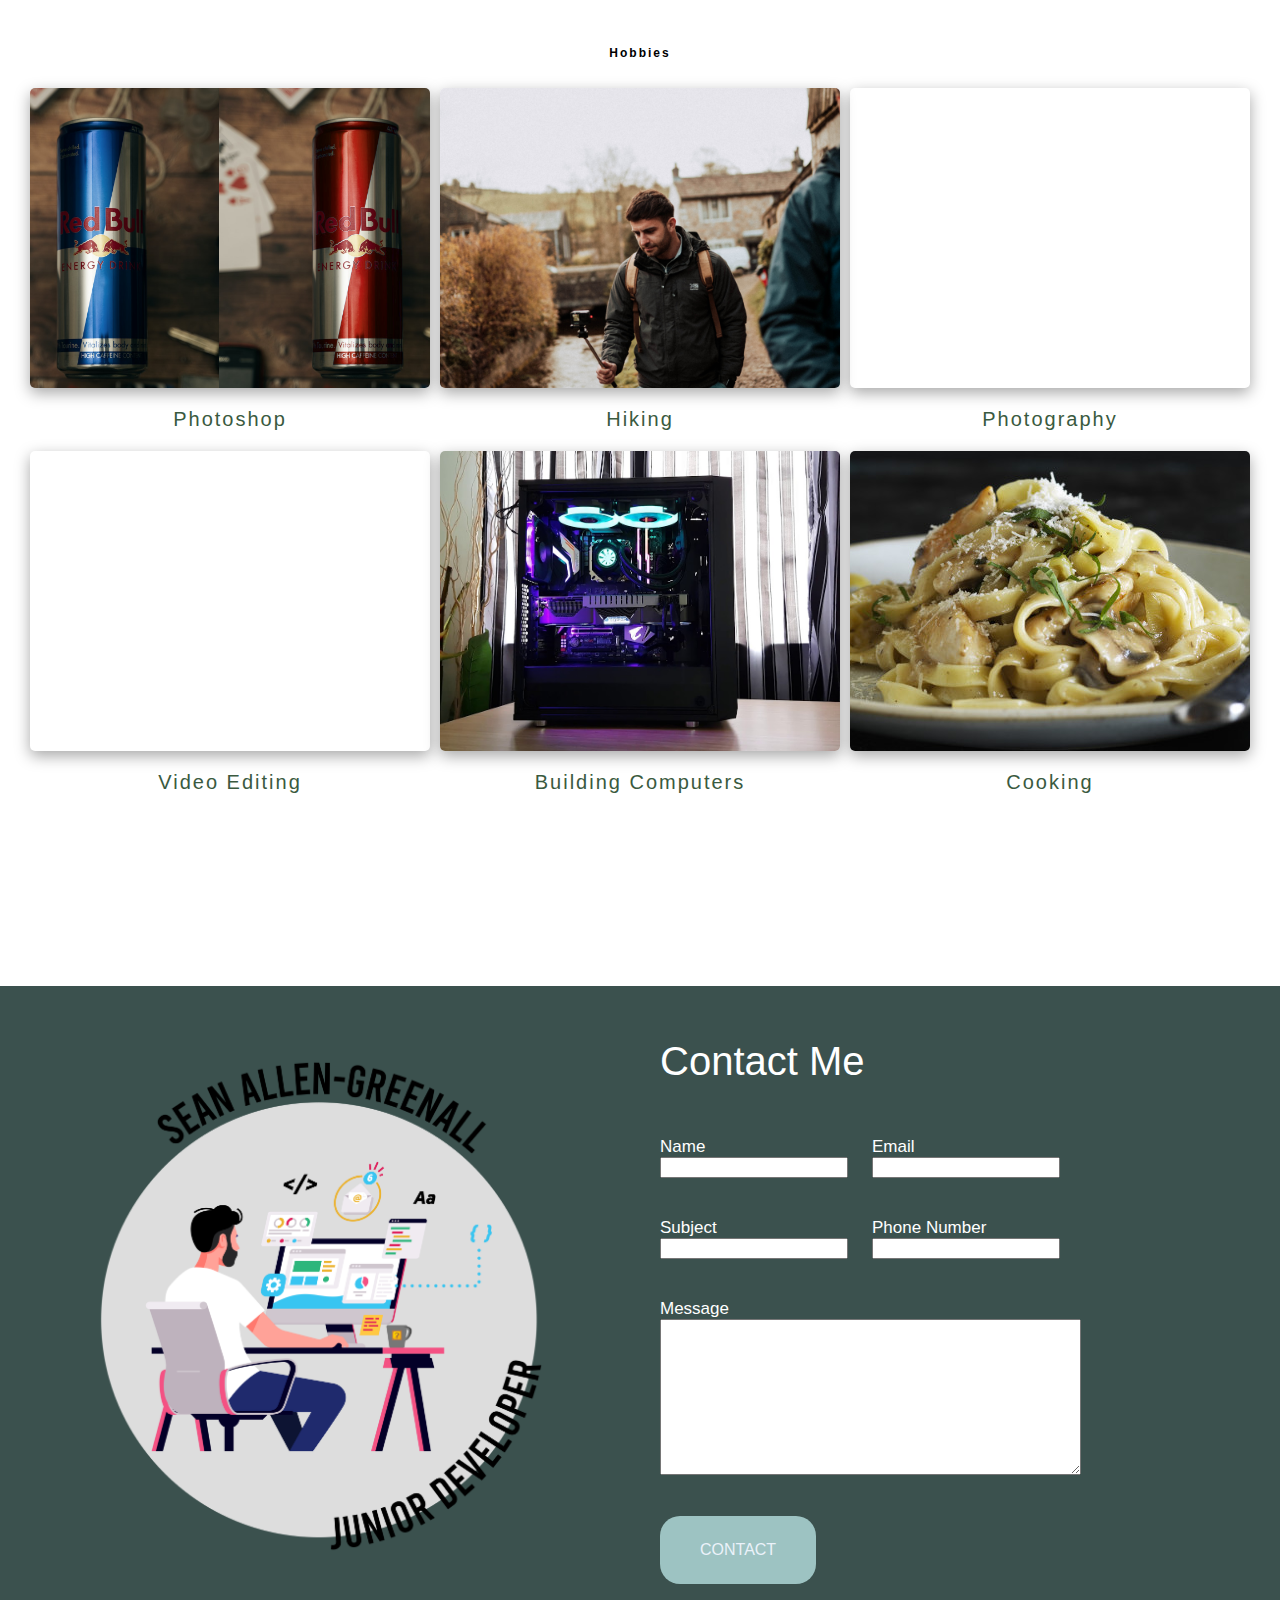
==== commit 397b4c1d: "Update index.html" ====
--- a/index.html
+++ b/index.html
@@ -77,6 +77,7 @@
                 <h2>JavaScript</h2>
                 <h2>.Net</h2>
                 <h2>C#</h2>
+                <h2>Python</h2>
 
             </div>
             <div class="photo">
